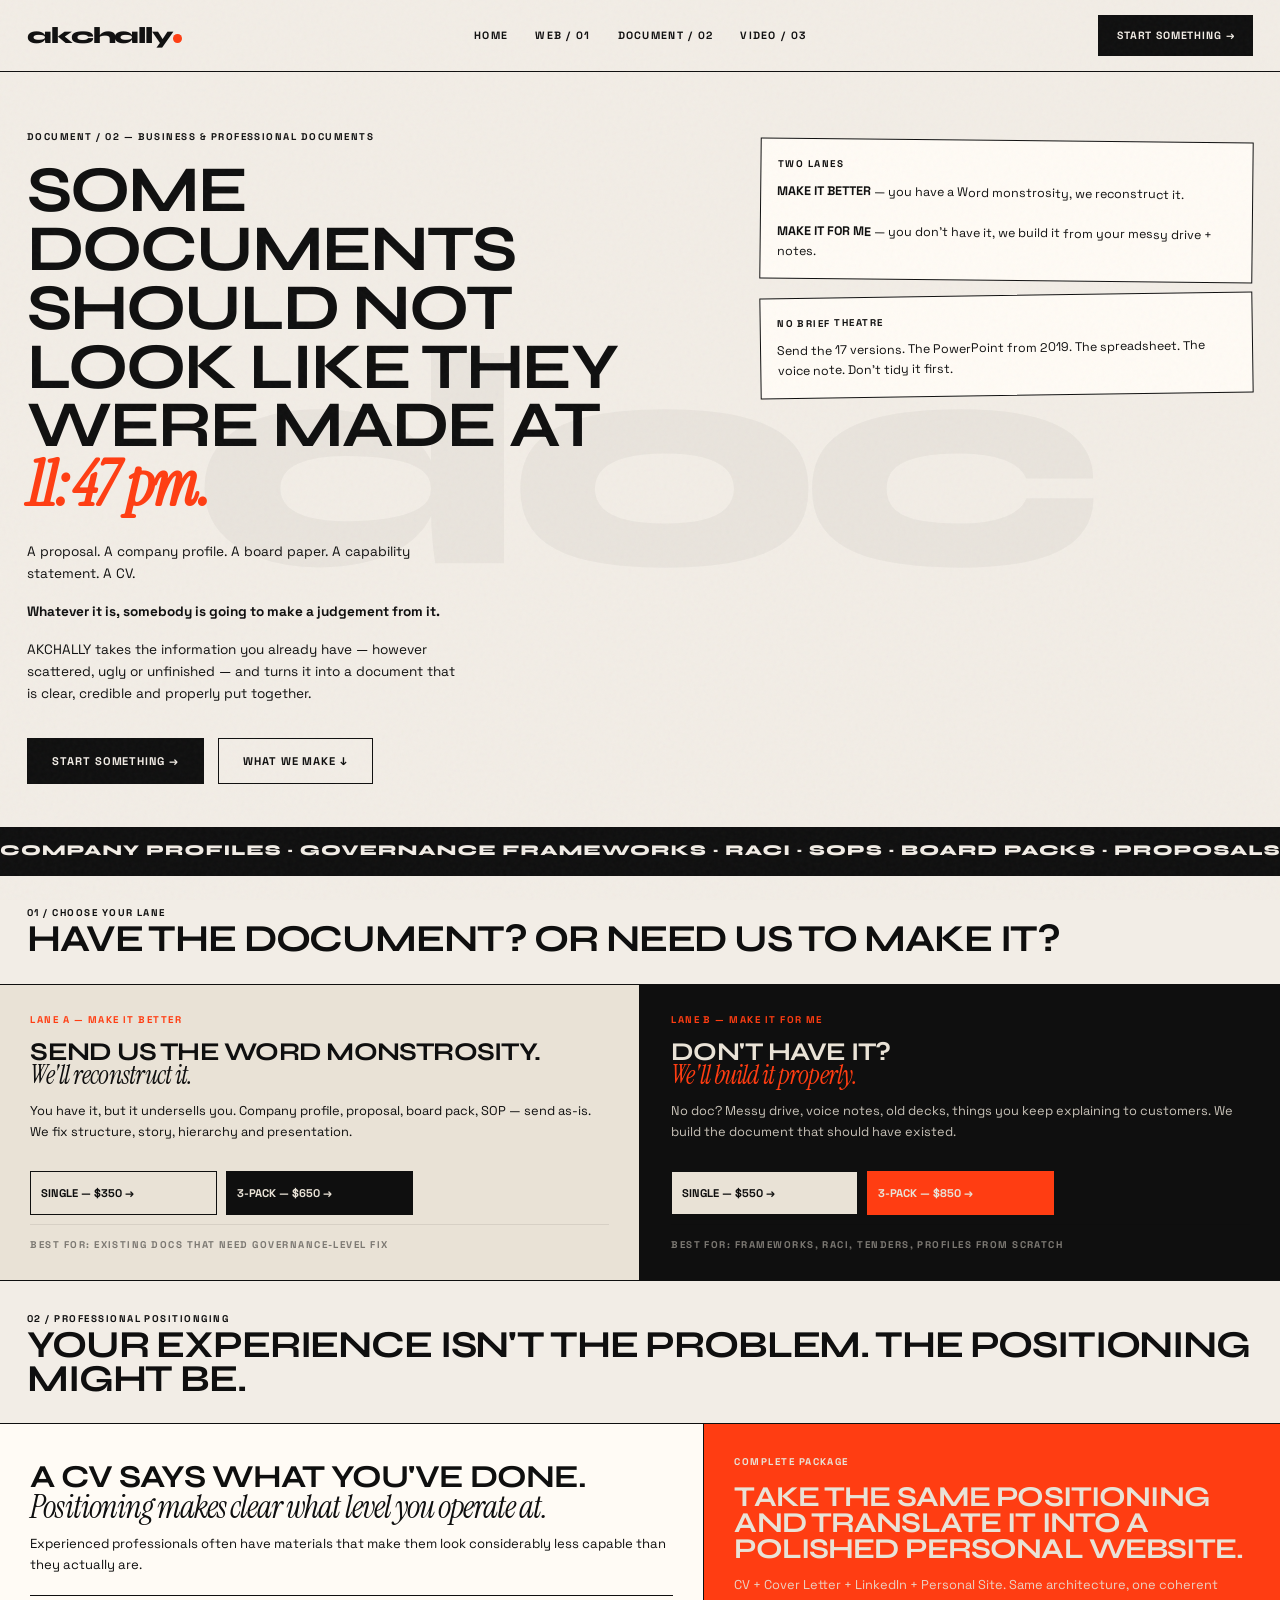
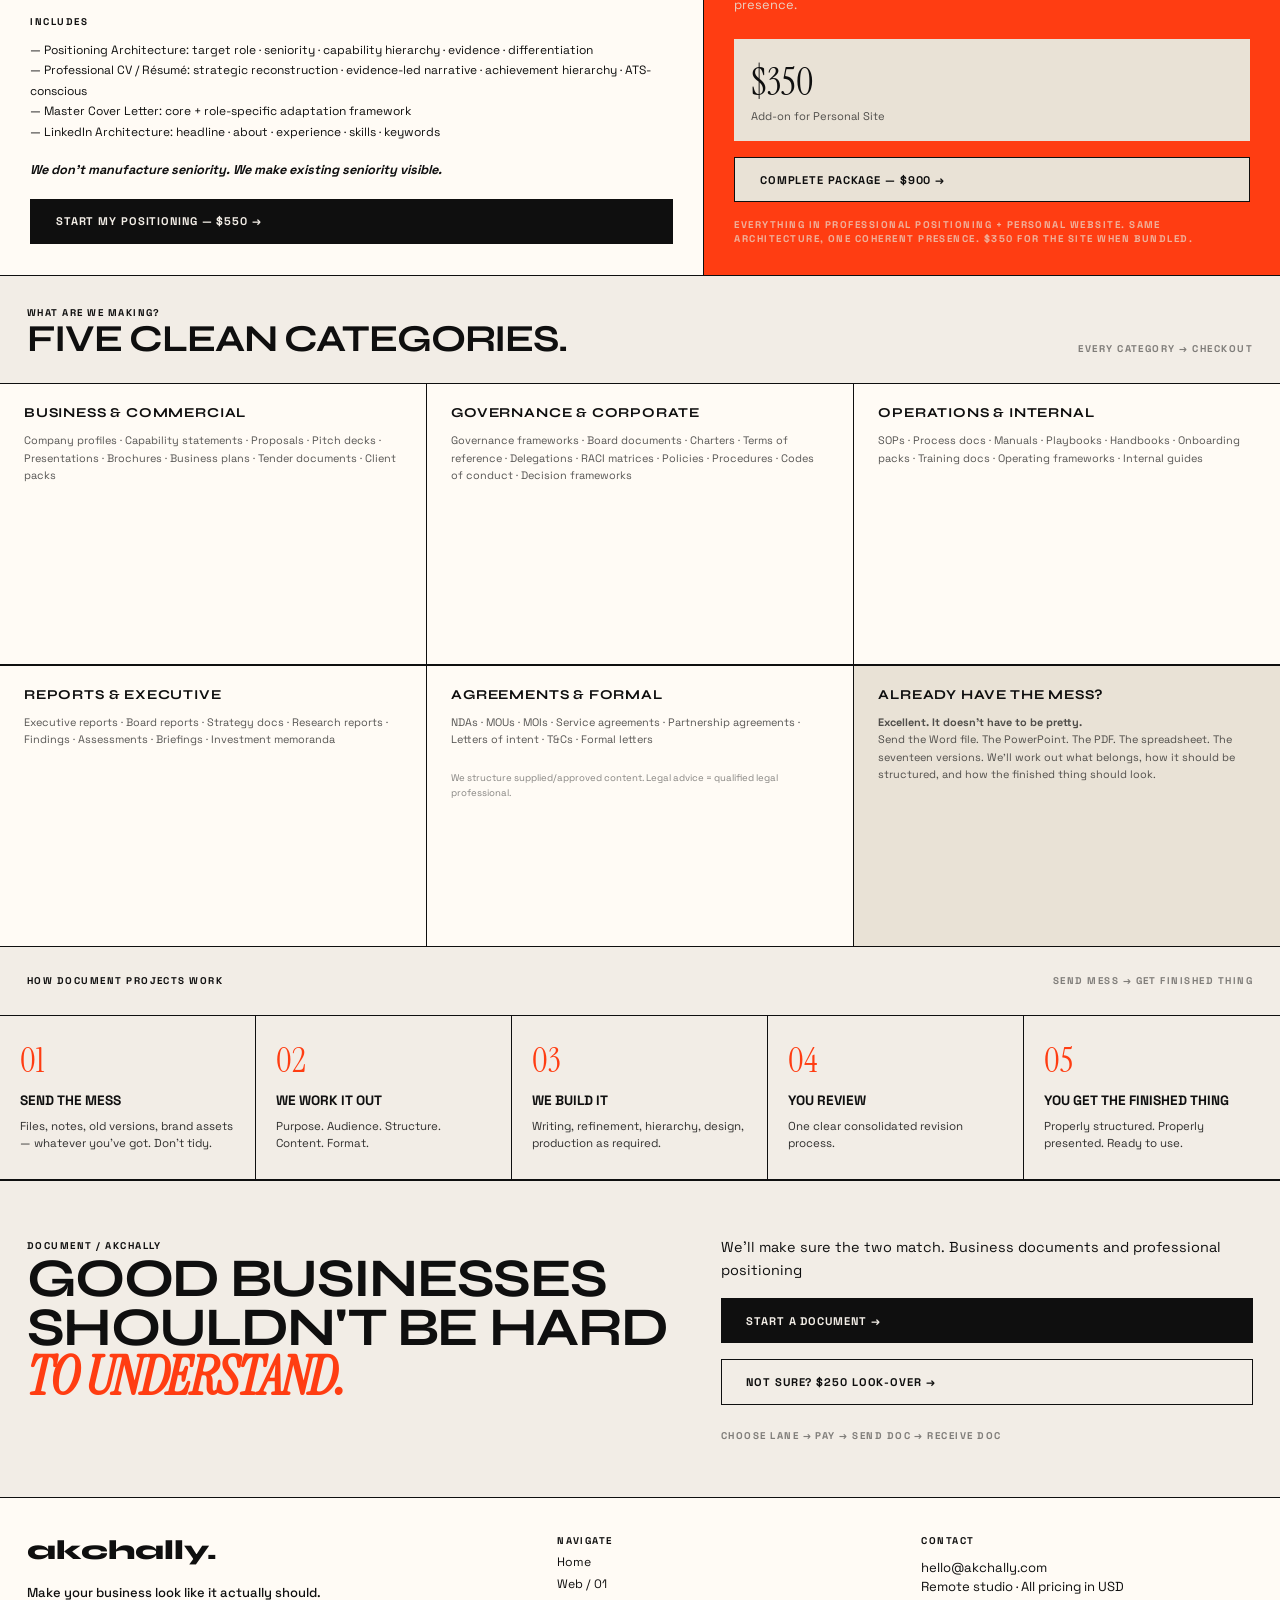
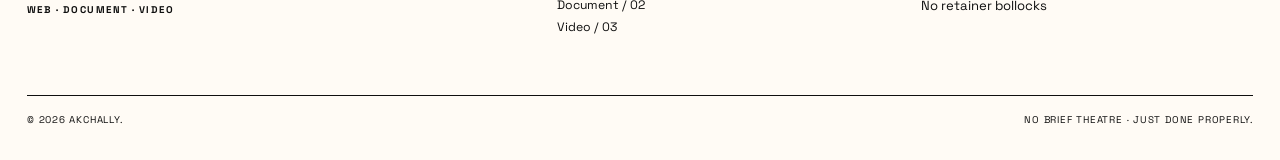
==== document.html @ 126dacf4 "Update document.html" ====
<!DOCTYPE html>
<html lang="en">
<head>
<meta charset="UTF-8">
<meta name="viewport" content="width=device-width, initial-scale=1.0">
<title>DOCUMENT / 02 — akchally.</title>
<link href="https://fonts.googleapis.com/css2?family=Syne:wght@600;700;800&family=Space+Grotesk:wght@400;500;700&family=Instrument+Serif:ital@0;1&display=swap" rel="stylesheet">
<style>
:root{
  --page-max: 1310px;
  --gutter: 27px;
  --bg: #F2EDE6;
  --fg: #0F0F0F;
  --orange: #FF3D12;
  --cream: #E9E2D6;
  --cream-2: #E9E2D6;
  --paper: #FFFBF5;
  --white: #FFFBF5;
}
*{margin:0;padding:0;box-sizing:border-box}
html{scroll-behavior:smooth}
body{background:var(--bg); color:var(--fg); font-family:'Space Grotesk', sans-serif; line-height:1.45; overflow-x:hidden; font-size:13px}
::selection{background:var(--orange); color:white}
body::before{content:""; position:fixed; inset:0; pointer-events:none; opacity:.035; z-index:9999; background-image:url("data:image/svg+xml,%3Csvg viewBox='0 0 256 256' xmlns='http://www.w3.org/2000/svg'%3E%3Cfilter id='noise'%3E%3CfeTurbulence type='fractalNoise' baseFrequency='0.9' numOctaves='4' stitchTiles='stitch'/%3E%3C/filter%3E%3Crect width='100%25' height='100%25' filter='url(%23noise)'/%3E%3C/svg%3E");}
h1,h2,h3{font-family:'Syne', sans-serif; text-transform:uppercase; line-height:.9; letter-spacing:-0.03em}
h1{ font-size: clamp(2.55rem, 5.1vw, 4.42rem) !important; }
.mono{font-size:0.612rem; letter-spacing:.15em; text-transform:uppercase; font-weight:700}
a{color:inherit; text-decoration:none}
.btn{display:inline-flex; align-items:center; gap:0.637rem; border:1.5px solid var(--fg); padding:0.85rem 1.53rem; font-weight:700; font-size:0.697rem; letter-spacing:.08em; text-transform:uppercase; transition:.25s ease; cursor:pointer}
.btn-black{background:var(--fg); color:var(--bg)}
.btn-black:hover{background:var(--orange); border-color:var(--orange); color:white; transform:translateY(-2px)}
.btn-ghost:hover{background:var(--fg); color:var(--bg); transform:translateY(-2px)}

nav, .hero, .sec-02, .cards, .sec-03-head, .lookover, .doover, .how-head, .steps, .philo, .work-head, .work-grid, .final, footer,
.hero-eyebrow, .hero-grid, .section-label, .what, .packages, .refresh, .included, .seo, .domain, .copy-sec, .process, .boundary, .faq{
  max-width: var(--page-max);
  margin-left:auto;
  margin-right:auto;
  width:100%;
}

nav{position:sticky; top:0; z-index:50; display:flex; justify-content:space-between; align-items:center; padding:0.935rem var(--gutter); background:rgba(242,237,230,.92); backdrop-filter:blur(10px); border-bottom:1.5px solid var(--fg);}
.logo{font-family:'Syne', sans-serif; font-weight:800; font-size:1.445rem; letter-spacing:-0.05em; line-height:1; text-transform:lowercase;}
.logo .dot{display:inline-block; width:.38em; height:.38em; background:var(--orange); border-radius:50%; margin-left:.05em;}
.nav-links{display:flex; gap:1.7rem; align-items:center}
.nav-links a{font-size:0.663rem; font-weight:700; letter-spacing:.12em; text-transform:uppercase; position:relative}
.nav-links a::after{content:""; position:absolute; bottom:-3.4px; left:0; width:0; height:1.5px; background:var(--fg); transition:.3s}
.nav-links a:hover::after{width:100%}
.hamburger{display:none; font-size:1.275rem; cursor:pointer}

.hero{padding:4.25vw var(--gutter) 3.4vw; border-bottom:1.5px solid var(--fg); position:relative; overflow:hidden; isolation:isolate}
.hero-top{display:flex; justify-content:space-between; align-items:flex-start; gap:5.1vw; position:relative; z-index:1}
.hero-left{flex:1.15}
.hero h1{max-width:13ch; margin-bottom:1.7rem}
.hero h1 .accent{color:var(--orange); font-family:'Instrument Serif', serif; font-style:italic; text-transform:lowercase; font-size:.95em; letter-spacing:-0.02em}
.hero-copy{max-width:48ch; font-size:0.85rem; line-height:1.6}
.hero-copy p{margin-bottom:1.02rem}
.hero-actions{margin-top:2.125rem; display:flex; gap:0.85rem; flex-wrap:wrap}
.hero-right{flex:.85; display:flex; flex-direction:column; gap:0.85rem; padding-top:0.85rem}
.hero-note{border:1.5px solid var(--fg); padding:1.02rem; background:var(--white); font-size:0.722rem; transform:rotate(.6deg)}
.big-bg-text{
  position:absolute; 
  top:52%; left:50%;
  transform:translate(-50%,-50%);
  font-family:'Syne', sans-serif; 
  font-size:clamp(10.2rem, 23.8vw, 25.5rem);
  line-height:.8; 
  font-weight:800; 
  color:var(--fg); 
  opacity:.035; 
  pointer-events:none; 
  text-transform:lowercase;
  z-index:0;
  white-space:nowrap;
  letter-spacing:-0.06em;
}

.marquee{
  border-top:1.5px solid var(--fg);
  border-bottom:1.5px solid var(--fg);
  overflow:hidden;
  white-space:nowrap;
  padding:0.765rem 0;
  background:var(--fg);
  color:var(--bg);
  width:100vw;
  max-width:100vw;
  margin-left:calc(50% - 50vw);
  margin-right:calc(50% - 50vw);
  display:block;
}
.marquee-inner{
  display:flex; 
  animation:marq 28s linear infinite; 
  gap:2.55rem; 
  width:max-content;
  will-change:transform;
  transform:translateZ(0);
  backface-visibility:hidden;
  -webkit-backface-visibility:hidden;
}
.marquee span{
  font-family:'Syne', sans-serif; 
  font-weight:800; 
  font-size:0.935rem; 
  letter-spacing:.08em; 
  text-transform:uppercase;
  -webkit-font-smoothing:antialiased;
  -moz-osx-font-smoothing:grayscale;
  text-rendering:geometricPrecision;
  transform:translateZ(0);
}
.marquee span i{color:var(--orange); font-style:normal; margin:0 0.425rem}
@keyframes marq{
  0%{transform:translate3d(0,0,0)}
  100%{transform:translate3d(-50%,0,0)}
}

.sec-02{display:grid; grid-template-columns:1.1fr .9fr; border-bottom:1.5px solid var(--fg)}
.sec-02-left{padding:3.4vw var(--gutter); border-right:1.5px solid var(--fg)}
.sec-02-left h2{font-size:clamp(1.87rem, 3.825vw, 3.4rem); max-width:10ch}
.sec-02-right{padding:3.4vw var(--gutter); display:flex; flex-direction:column; justify-content:center; gap:1.275rem; font-size:0.892rem; line-height:1.6}

.cards{display:grid; grid-template-columns:repeat(3,1fr); align-items:stretch; border-bottom:1.5px solid var(--fg)}
.card{padding:1.87rem 1.53rem; border-right:1.5px solid var(--fg); display:flex; flex-direction:column; min-height:527px; transition:.3s}
.card:last-child{border-right:none}
.card:hover{background:var(--white)}
.card-num{font-family:'Instrument Serif', serif; font-size:1.02rem; margin-bottom:1.53rem; display:flex; justify-content:space-between}
.card h3{font-size:clamp(1.36rem, 1.87vw, 1.87rem); margin-bottom:0.85rem; min-height:3.2em}
.card p{font-size:0.748rem; line-height:1.6; margin-bottom:0.85rem; opacity:.85}
.card ul{list-style:none; margin:1.02rem 0; display:flex; flex-direction:column; gap:0.297rem}
.card ul li{font-size:0.637rem; letter-spacing:.06em; text-transform:uppercase; display:flex; gap:0.51rem}
.card ul li::before{content:"→"; color:var(--orange)}
.card-foot{margin-top:auto; padding-top:2.125rem}
.price{font-family:'Syne', sans-serif; font-weight:800; font-size:0.85rem; margin-bottom:1.02rem}

.sec-03{border-bottom:1.5px solid var(--fg)}
.sec-03-head{padding:2.125vw var(--gutter); display:flex; justify-content:space-between; align-items:end; border-bottom:1.5px solid var(--fg)}
.sec-03-head h2{font-size:clamp(1.53rem, 2.975vw, 2.55rem)}

.lookover{background:var(--fg); color:var(--bg); display:grid; grid-template-columns:1.1fr .9fr; border-bottom:1.5px solid var(--fg)}
.look-left{padding:3.4vw var(--gutter); border-right:1.5px solid rgba(255,255,255,.15)}
.look-left .mono{color:var(--orange); margin-bottom:1.275rem; display:block}
.look-left h2{font-size:clamp(2.04rem, 3.825vw, 3.825rem); color:var(--bg); line-height:.9}
.look-right{padding:2.975vw var(--gutter)}
.look-grid{display:grid; grid-template-columns:1fr 1fr; gap:0.85rem; margin:1.275rem 0}
.look-item{border:1.5px solid rgba(255,255,255,.15); padding:0.85rem}

.doover{display:grid; grid-template-columns:.9fr 1.1fr; border-bottom:1.5px solid var(--fg); background:var(--cream-2)}
.doover-left{padding:3.4vw var(--gutter)}
.doover-left h2{font-size:clamp(1.87rem, 3.4vw, 3.23rem)}
.doover-right{padding:3.4vw var(--gutter); border-left:1.5px solid var(--fg)}
.big-price{display:flex; flex-direction:column; gap:0.255rem; margin:1.7rem 0; font-family:'Syne', sans-serif; font-weight:800; font-size:1.36rem}

.how{border-bottom:1.5px solid var(--fg)}
.how-head{padding:2.125vw var(--gutter); border-bottom:1.5px solid var(--fg); display:flex; justify-content:space-between; align-items:center}
.steps{display:grid; grid-template-columns:repeat(5,1fr)}
.step{padding:1.7rem 1.275rem; border-right:1.5px solid var(--fg)}
.step:last-child{border-right:none}
.step-num{font-family:'Syne', sans-serif; font-weight:800; margin-bottom:0.85rem}

.philo{padding:5.1vw var(--gutter); text-align:center; border-bottom:1.5px solid var(--fg)}
.philo p{font-family:'Syne', sans-serif; font-size:clamp(1.36rem, 2.55vw, 2.38rem); line-height:1.05; max-width:22ch; margin:0 auto}

.work-head{padding:2.125vw var(--gutter); display:flex; justify-content:space-between; align-items:end; border-bottom:1.5px solid var(--fg)}
.work-grid{display:grid; grid-template-columns:repeat(3,1fr); border-bottom:1.5px solid var(--fg)}
.work-card{border-right:1.5px solid var(--fg); display:flex; flex-direction:column}
.work-card:last-child{border-right:none}
.work-img{aspect-ratio:4/3; background:#111; position:relative; overflow:hidden; border-bottom:1.5px solid var(--fg)}
.work-info{padding:1.275rem var(--gutter)}

.final{padding:4.25vw var(--gutter); display:grid; grid-template-columns:1.1fr .9fr; gap:3.4vw; border-bottom:1.5px solid var(--fg)}
.final h2{font-size:clamp(2.125rem, 4.25vw, 4.25rem); line-height:.9}

footer{padding:2.55vw var(--gutter); display:grid; grid-template-columns:1.5fr 1fr 1fr; gap:2.55vw; background:var(--white)}
footer a{display:block; margin:0.255rem 0; font-size:0.765rem}
.foot-logo{font-family:'Syne', sans-serif; font-weight:800; font-size:1.7rem; text-transform:lowercase}
.foot-bottom{grid-column:1 / -1; border-top:1.5px solid var(--fg); margin-top:1.7vw; padding-top:1.275vw; display:flex; justify-content:space-between; font-size:0.612rem; letter-spacing:.08em; text-transform:uppercase; flex-wrap:wrap; gap:0.85rem}

/* WEB.HTML + DOC + VIDEO + LOOKOVER */
.hero-eyebrow{display:flex; justify-content:space-between; gap:1.7rem; margin-bottom:1.275rem; opacity:.6; flex-wrap:wrap}
.hero-grid{display:grid; grid-template-columns:1.2fr .8fr; gap:3.4vw; margin-top:1.7rem}
.hero-sub p{margin-bottom:0.68rem; font-size:0.85rem; line-height:1.6}
.hero-price{font-family:'Syne', sans-serif; font-weight:800; font-size:1.36rem; margin:1.7rem 0}
.hero-price span{display:block; font-family:'Instrument Serif', serif; font-size:0.85rem; font-weight:400; opacity:.6; letter-spacing:.1em; text-transform:uppercase}

.section-label{padding:1.02rem var(--gutter); border-top:1.5px solid var(--fg); border-bottom:1.5px solid var(--fg); background:var(--white); display:flex; justify-content:space-between; align-items:center}
.section-label h2{font-size:0.935rem; letter-spacing:.08em}
.what{display:grid; grid-template-columns:.9fr 1.1fr; border-bottom:1.5px solid var(--fg)}
.what-left{padding:3.4vw var(--gutter); border-right:1.5px solid var(--fg)}
.what-left h3{font-size:clamp(1.7rem,2.975vw,2.55rem); max-width:12ch}
.what-right{padding:3.4vw var(--gutter); display:flex; flex-direction:column; gap:0.85rem; line-height:1.6}
.what-right ul{list-style:none; margin:0.85rem 0}
.what-right li{padding:0.255rem 0; border-bottom:1px solid rgba(0,0,0,.08); font-size:0.765rem}
.what-right li::before{content:"→"; color:var(--orange); margin-right:0.425rem}

.packages{border-bottom:1.5px solid var(--fg)}
.package-row{display:grid; grid-template-columns:.9fr 1.1fr; border-bottom:1.5px solid var(--fg); background:var(--bg)}
.package-row:last-child{border-bottom:none}
.pkg-big{padding:2.55vw var(--gutter); border-right:1.5px solid var(--fg); background:var(--paper); display:flex; flex-direction:column; justify-content:space-between}
.pkg-big h3{font-size:clamp(2.125rem,4.25vw,3.825rem); line-height:.85}
.pkg-big h3 span{display:block; font-family:'Space Grotesk', sans-serif; font-size:0.765rem; font-weight:700; letter-spacing:.12em; margin-top:0.51rem; opacity:.6}
.from{margin-top:1.7rem; font-family:'Syne', sans-serif; font-weight:800; font-size:0.85rem}
.from b{display:block; font-family:'Space Grotesk', sans-serif; font-size:0.68rem; font-weight:400; letter-spacing:.05em; margin-top:0.255rem; opacity:.7; text-transform:none}
.pkg-details{padding:2.55vw var(--gutter); background:var(--bg)}
.pkg-details h4{font-size:1.02rem; margin-bottom:0.85rem; max-width:28ch; line-height:1.3}
.pkg-details p{margin-bottom:0.68rem; line-height:1.6; font-size:0.807rem}
.ideal{border:1.5px solid var(--fg); padding:0.85rem; margin:1.275rem 0; background:var(--white)}
.ideal b{font-size:0.637rem; letter-spacing:.1em; text-transform:uppercase}
.ideal p{font-size:0.722rem; margin-top:0.255rem; line-height:1.4}
.pkg-list{list-style:none; columns:2; column-gap:1.7rem; margin:0.85rem 0}
.pkg-list li{font-size:0.68rem; padding:0.212rem 0; display:flex; gap:0.34rem}
.pkg-list li::before{content:"→"; color:var(--orange)}
.pkg-cta{margin-top:1.7rem}

.refresh{display:grid; grid-template-columns:1fr 1fr; border-bottom:1.5px solid var(--fg); background:var(--cream)}
.refresh-left{padding:3.4vw var(--gutter); border-right:1.5px solid var(--fg)}
.refresh-left h2{font-size:clamp(1.7rem,3.4vw,2.975rem); margin-top:0.85rem}
.refresh-price{font-family:'Instrument Serif', serif; font-size:4.25rem; color:var(--orange); margin:1.275rem 0; line-height:.9}
.refresh-right{padding:3.4vw var(--gutter); background:var(--fg); color:var(--bg)}
.refresh-list{list-style:none; margin:0.85rem 0}
.refresh-list li{padding:0.34rem 0; font-size:0.722rem; border-bottom:1px solid rgba(255,255,255,.1)}
.refresh-list li::before{content:"→"; color:var(--orange); margin-right:0.425rem}

.included{border-bottom:1.5px solid var(--fg); background:var(--white)}
.included-grid{display:grid; grid-template-columns:repeat(4,1fr); gap:0}
.inc-col{padding:1.7rem 1.275rem; border-right:1.5px solid var(--fg)}
.inc-col:last-child{border-right:none}
.inc-col h4{font-size:0.68rem; letter-spacing:.12em; margin-bottom:0.85rem; color:var(--orange)}
.inc-col ul{list-style:none}
.inc-col li{font-size:0.68rem; padding:0.255rem 0; line-height:1.4}
.inc-note{grid-column:1 / -1; padding:1.275rem var(--gutter); border-top:1.5px solid var(--fg); font-size:0.722rem; font-style:italic; opacity:.7; background:var(--bg)}

.seo{display:grid; grid-template-columns:1fr 1fr; border-bottom:1.5px solid var(--fg)}
.seo-left{padding:3.4vw var(--gutter); border-right:1.5px solid var(--fg)}
.seo-right{padding:3.4vw var(--gutter); background:var(--paper)}
.seo-right ul{list-style:none; margin-top:0.85rem}
.seo-right li{padding:0.34rem 0; font-size:0.765rem; border-bottom:1px solid rgba(0,0,0,.08)}
.seo-right li::before{content:"✕"; color:var(--orange); margin-right:0.425rem; font-weight:700}

.domain{display:grid; grid-template-columns:1fr 1fr; border-bottom:1.5px solid var(--fg); background:var(--bg)}
.domain > div{padding:3.4vw var(--gutter)}
.domain > div:first-child{border-right:1.5px solid var(--fg)}
.highlight{border:1.5px solid var(--fg); padding:0.85rem; margin-top:1.275rem; background:var(--orange); color:white; font-weight:700; font-size:0.765rem; transform:rotate(-.5deg)}

.copy-sec{display:grid; grid-template-columns:.9fr 1.1fr; border-bottom:1.5px solid var(--fg)}
.copy-sec > div{padding:3.4vw var(--gutter)}
.copy-sec > div:first-child{border-right:1.5px solid var(--fg)}
.copy-sec ul{list-style:none; margin:0.85rem 0}
.copy-sec li{padding:0.297rem 0; font-size:0.765rem}
.copy-sec li::before{content:"→"; color:var(--orange); margin-right:0.425rem}

.process{border-bottom:1.5px solid var(--fg)}
.process-steps{display:grid; grid-template-columns:repeat(5,1fr)}
.pstep{padding:2.125vw 1.275rem; border-right:1.5px solid var(--fg); border-bottom:1.5px solid var(--fg)}
.pstep:last-child{border-right:none}
.pstep-num{font-family:'Instrument Serif', serif; font-size:2.125rem; color:var(--orange); line-height:1; margin-bottom:0.85rem}
.pstep h4{font-size:0.85rem; margin-bottom:0.425rem}
.pstep p{font-size:0.722rem; line-height:1.5; opacity:.85}

.boundary{display:grid; grid-template-columns:1fr 1fr; border-bottom:1.5px solid var(--fg)}
.bound-col{padding:3.4vw var(--gutter)}
.bound-col:first-child{border-right:1.5px solid var(--fg)}
.bound-col ul{list-style:none; margin-top:0.85rem}
.bound-col li{padding:0.297rem 0; font-size:0.765rem}
.bound-col li::before{content:"→"; color:var(--orange); margin-right:0.425rem}

.faq{padding:3.4vw var(--gutter); border-bottom:1.5px solid var(--fg); background:var(--cream)}
.faq-grid{display:grid; grid-template-columns:1fr 1fr; gap:1.7rem 3.4vw; margin-top:1.7rem}
.faq-item{padding-bottom:1.275rem; border-bottom:1px solid rgba(0,0,0,.12)}
.faq-item b{display:block; font-family:'Syne', sans-serif; text-transform:uppercase; margin-bottom:0.34rem; font-size:0.807rem}
.faq-item p{font-size:0.765rem; opacity:.8; line-height:1.5}

@media(max-width:833px){
  .nav-links{display:none}
  .hamburger{display:block}
  .hero-top, .sec-02, .lookover, .doover, .final, footer, .what, .package-row, .refresh, .seo, .domain, .copy-sec, .boundary{grid-template-columns:1fr}
  .cards, .steps, .work-grid, .included-grid, .process-steps, .faq-grid{grid-template-columns:1fr}
  .card, .step, .work-card, .inc-col{border-right:none; border-bottom:1.5px solid var(--fg); min-height:auto}
  .big-bg-text{display:none}
  .hero-grid{grid-template-columns:1fr}
  .pkg-big{border-right:none; border-bottom:1.5px solid var(--fg)}
  .pkg-list{columns:1}
  .section-label{flex-direction:column; align-items:flex-start; gap:0.425rem}
}


/* ===== DOCUMENT.HTML STYLES ===== */
.big-watermark{position:absolute; top:52%; left:50%; transform:translate(-50%,-50%); font-family:'Syne', sans-serif; font-size:clamp(10.2rem, 23.8vw, 25.5rem); line-height:.8; font-weight:800; color:var(--fg); opacity:.035; pointer-events:none; text-transform:lowercase; z-index:0; white-space:nowrap; letter-spacing:-0.06em;}
.two-head{padding:1.7vw var(--gutter); display:flex; justify-content:space-between; align-items:end; border-top:1.5px solid var(--fg); border-bottom:1.5px solid var(--fg); background:var(--white); max-width: var(--page-max); margin:0 auto; width:100%}
.two-ways{border-bottom:1.5px solid var(--fg); max-width: var(--page-max); margin:0 auto; width:100%}
.split{display:grid; grid-template-columns:1fr 1fr; min-height:60vh}
.split-left, .split-right{padding:3.4vw var(--gutter); display:flex; flex-direction:column; gap:0.85rem}
.split-left{border-right:1.5px solid var(--fg); background:var(--paper)}
.split-right{background:var(--bg)}
.split-label{font-size:0.612rem; letter-spacing:.15em; text-transform:uppercase; font-weight:700; opacity:.6; margin-bottom:0.425rem; display:block}
.split h3{font-size:clamp(1.7rem,2.975vw,2.72rem); line-height:.9; margin-bottom:0.85rem}
.split h3 i{font-family:'Instrument Serif', serif; color:var(--orange); text-transform:none}
.split p{line-height:1.6; font-size:0.807rem; margin-bottom:0.51rem}
.pricing{margin:1.275rem 0; border-top:1.5px solid var(--fg); border-bottom:1.5px solid var(--fg)}
.price-row{display:flex; justify-content:space-between; gap:0.85rem; padding:0.595rem 0; border-bottom:1px solid rgba(0,0,0,.08); font-size:0.722rem}
.price-row:last-child{border-bottom:none}
.price-row b{font-family:'Syne', sans-serif; white-space:nowrap}

.what-make{padding:3.4vw var(--gutter); border-bottom:1.5px solid var(--fg); background:var(--white); max-width: var(--page-max); margin:0 auto; width:100%}
.what-make h2{font-size:clamp(1.7rem,3.4vw,2.975rem); margin-top:0.85rem; max-width:18ch}
.doc-grid{display:grid; grid-template-columns:repeat(3,1fr); gap:1.5px; background:var(--fg); border:1.5px solid var(--fg); margin-top:1.7rem}
.doc-card{background:var(--bg); padding:1.7rem 1.275rem; min-height:238px}
.doc-card h4{font-size:0.85rem; letter-spacing:.06em; text-transform:uppercase; margin-bottom:0.68rem}
.doc-card p{font-size:0.765rem; line-height:1.5; opacity:.85}

.real-problem{display:grid; grid-template-columns:.9fr 1.1fr; border-bottom:1.5px solid var(--fg); max-width: var(--page-max); margin:0 auto; width:100%}
.real-left{padding:3.4vw var(--gutter); border-right:1.5px solid var(--fg)}
.real-right{padding:3.4vw var(--gutter); display:flex; flex-direction:column; gap:0.85rem}
.real-right ul{list-style:none; margin:0.85rem 0}
.real-right li{padding:0.297rem 0; font-size:0.765rem}
.real-right li::before{content:"→"; color:var(--orange); margin-right:0.425rem}

.giant-statement{padding:6.8vw var(--gutter); text-align:center; border-bottom:1.5px solid var(--fg); background:var(--fg); color:var(--bg); max-width: var(--page-max); margin:0 auto; width:100%}
.giant-statement p{font-family:'Syne', sans-serif; font-size:clamp(1.7rem,4.25vw,3.825rem); line-height:.9; max-width:16ch; margin:0 auto}
.giant-statement i{color:var(--orange); font-family:'Instrument Serif', serif; text-transform:none}

.what-we-do{display:grid; grid-template-columns:repeat(4,1fr); border-bottom:1.5px solid var(--fg); max-width: var(--page-max); margin:0 auto; width:100%}
.wwd-col{padding:2.125vw 1.275rem; border-right:1.5px solid var(--fg)}
.wwd-col:last-child{border-right:none}
.wwd-col h4{font-size:0.68rem; letter-spacing:.12em; margin-bottom:0.85rem; color:var(--orange)}
.wwd-col ul{list-style:none}
.wwd-col li{font-size:0.68rem; padding:0.212rem 0; line-height:1.4}

.mess{display:grid; grid-template-columns:1fr 1fr; border-bottom:1.5px solid var(--fg); max-width: var(--page-max); margin:0 auto; width:100%}
.mess-left, .mess-right{padding:3.4vw var(--gutter)}
.mess-left{border-right:1.5px solid var(--fg); background:var(--paper)}
.mess-right{background:var(--cream)}
.mess h3{font-size:clamp(1.36rem,2.38vw,2.04rem); margin-bottom:0.85rem}
.mess ul{list-style:none; margin:0.85rem 0}
.mess li{padding:0.255rem 0; font-size:0.765rem}
.mess li::before{content:"→"; color:var(--orange); margin-right:0.425rem}

.tidy{display:grid; grid-template-columns:.9fr 1.1fr; border-bottom:1.5px solid var(--fg); max-width: var(--page-max); margin:0 auto; width:100%; background:var(--white)}
.tidy-left{padding:3.4vw var(--gutter); border-right:1.5px solid var(--fg)}
.tidy-price{font-family:'Instrument Serif', serif; font-size:4.25rem; color:var(--orange); margin:0.85rem 0; line-height:.9}
.tidy-right{padding:3.4vw var(--gutter); background:var(--fg); color:var(--bg)}
.tidy-grid{display:flex; flex-wrap:wrap; gap:0.425rem; margin:1.275rem 0}
.tidy-tag{border:1px solid rgba(255,255,255,.2); padding:0.34rem 0.68rem; font-size:0.637rem; letter-spacing:.08em; text-transform:uppercase}

.receive{display:grid; grid-template-columns:1fr 1fr; border-bottom:1.5px solid var(--fg); max-width: var(--page-max); margin:0 auto; width:100%}
.rec-col{padding:3.4vw var(--gutter)}
.rec-col:first-child{border-right:1.5px solid var(--fg)}
.rec-col ul{list-style:none; margin:0.85rem 0}
.rec-col li{padding:0.297rem 0; font-size:0.765rem}
.rec-col li::before{content:"→"; color:var(--orange); margin-right:0.425rem}

.work{border-bottom:1.5px solid var(--fg); max-width: var(--page-max); margin:0 auto; width:100%}
.work-spread{aspect-ratio:16/11; background:#111; border-bottom:1.5px solid var(--fg)}
.work-meta{display:flex; flex-wrap:wrap; gap:0.425rem; margin-top:0.85rem}
.work-meta span{border:1px solid var(--fg); padding:0.212rem 0.51rem; font-size:0.552rem; letter-spacing:.08em; text-transform:uppercase}

.hero-cta{display:flex; gap:0.85rem; align-items:center; margin-top:1.7rem; flex-wrap:wrap}
.btn-orange{background:var(--orange); border-color:var(--orange); color:white}
.btn-orange:hover{background:var(--fg); border-color:var(--fg)}

@media(max-width:833px){
  .split, .mess, .tidy, .receive, .real-problem, .what-we-do, .doc-grid{grid-template-columns:1fr}
  .split-left{border-right:none; border-bottom:1.5px solid var(--fg)}
  .wwd-col{border-right:none; border-bottom:1.5px solid var(--fg)}
  .mess-left{border-right:none; border-bottom:1.5px solid var(--fg)}
  .rec-col:first-child{border-right:none; border-bottom:1.5px solid var(--fg)}
  .real-left{border-right:none; border-bottom:1.5px solid var(--fg)}
  .tidy-left{border-right:none; border-bottom:1.5px solid var(--fg)}
}


/* ===== VIDEO.HTML STYLES ===== */
.crop-marks{position:absolute; top:0.85rem; left:var(--gutter); right:var(--gutter); display:flex; justify-content:space-between; font-size:0.552rem; letter-spacing:.15em; opacity:.4; text-transform:uppercase; font-family:monospace; z-index:2}
.reel{background:var(--fg); color:var(--bg); border-bottom:1.5px solid var(--fg); overflow:hidden; padding:0.51rem 0; max-width:85vw; width:100%}
.reel-track{display:flex; gap:1.7rem; animation:reel 30s linear infinite; width:max-content}
.reel-item{font-size:0.637rem; letter-spacing:.1em; text-transform:uppercase; border:1px solid rgba(255,255,255,.15); padding:0.34rem 0.68rem; white-space:nowrap; position:relative}
.reel-item::after{content:attr(data-time); margin-left:0.68rem; opacity:.5; font-size:0.552rem}
@keyframes reel{0%{transform:translateX(0)}100%{transform:translateX(-50%)}}

.pricing{border-bottom:1.5px solid var(--fg); background:var(--bg); max-width:var(--page-max); margin:0 auto; width:100%}
.pricing-head{padding:2.125vw var(--gutter); display:flex; justify-content:space-between; align-items:end; border-bottom:1.5px solid var(--fg)}
.pricing-grid{display:grid; grid-template-columns:repeat(3,1fr); gap:1.5px; background:var(--fg); border-bottom:1.5px solid var(--fg)}
.price-card{background:var(--paper); padding:2.125vw 1.53rem; display:flex; flex-direction:column; gap:0.68rem; min-height:306px}
.price-card h4{font-size:1.02rem; text-transform:uppercase}
.price-card .from{font-family:'Syne', sans-serif; font-weight:800; font-size:0.935rem; margin:0.425rem 0}
.price-card p{font-size:0.722rem; line-height:1.5; opacity:.85}

.timeline{display:grid; grid-template-columns:.9fr 1.1fr; border-bottom:1.5px solid var(--fg); max-width:var(--page-max); margin:0 auto; width:100%}
.timeline > div{padding:3.4vw var(--gutter)}
.timeline > div:first-child{border-right:1.5px solid var(--fg)}
.timeline ul{list-style:none; margin:0.85rem 0}
.timeline li{padding:0.297rem 0; font-size:0.765rem}
.timeline li::before{content:"→"; color:var(--orange); margin-right:0.425rem}

.triple{display:grid; grid-template-columns:repeat(3,1fr); border-bottom:1.5px solid var(--fg); max-width:var(--page-max); margin:0 auto; width:100%}
.tri-col{padding:2.55vw 1.53rem; border-right:1.5px solid var(--fg)}
.tri-col:last-child{border-right:none}
.tri-col.highlight{background:var(--orange); color:white}
.tri-col h4{font-size:0.85rem; margin-bottom:0.68rem; text-transform:uppercase}
.tri-col ul{list-style:none; margin:0.85rem 0}
.tri-col li{padding:0.255rem 0; font-size:0.722rem; line-height:1.4}
.tri-col li::before{content:"→"; color:var(--orange); margin-right:0.425rem}
.tri-col.highlight li::before{color:white}

.webvideo{display:grid; grid-template-columns:.9fr 1.1fr; border-bottom:1.5px solid var(--fg); background:var(--cream); max-width:var(--page-max); margin:0 auto; width:100%}
.webvideo > div{padding:3.4vw var(--gutter)}
.webvideo > div:first-child{border-right:1.5px solid var(--fg)}
.webvideo ul{list-style:none; margin:0.85rem 0}
.webvideo li{padding:0.297rem 0; font-size:0.765rem}
.webvideo li::before{content:"→"; color:var(--orange); margin-right:0.425rem}

.source{display:grid; grid-template-columns:.9fr 1.1fr; border-bottom:1.5px solid var(--fg); background:var(--paper); max-width:var(--page-max); margin:0 auto; width:100%}
.source > div{padding:3.4vw var(--gutter)}
.source > div:first-child{border-right:1.5px solid var(--fg)}
.file-list{display:flex; flex-wrap:wrap; gap:0.425rem; margin:1.275rem 0}
.file-tag{border:1.5px solid var(--fg); padding:0.34rem 0.68rem; font-size:0.637rem; letter-spacing:.06em; text-transform:uppercase; background:var(--white)}
.file-tag.final{background:var(--fg); color:var(--bg); transform:rotate(.5deg)}

.bound{display:grid; grid-template-columns:1fr 1fr; border-bottom:1.5px solid var(--fg); max-width:var(--page-max); margin:0 auto; width:100%}
.b-col{padding:3.4vw var(--gutter)}
.b-col:first-child{border-right:1.5px solid var(--fg)}
.b-col ul{list-style:none; margin:0.85rem 0}
.b-col li{padding:0.297rem 0; font-size:0.765rem}
.b-col li::before{content:"→"; color:var(--orange); margin-right:0.425rem}

.work-embed{aspect-ratio:16/9; background:#111; border-bottom:1.5px solid var(--fg); display:grid; place-items:center; color:#555; font-size:0.68rem; letter-spacing:.1em; text-transform:uppercase}

.concept-line{border:1.5px solid var(--fg); padding:0.85rem; margin-top:1.275rem; font-size:0.68rem; letter-spacing:.08em; text-transform:uppercase; font-weight:700; background:var(--white)}
.split-num{font-family:'Instrument Serif', serif; font-size:2.55rem; color:var(--fg); opacity:.3; line-height:1; margin-bottom:0.85rem}

@media(max-width:833px){
  .pricing-grid, .timeline, .triple, .webvideo, .source, .bound{grid-template-columns:1fr}
  .tri-col, .timeline > div:first-child, .webvideo > div:first-child, .source > div:first-child, .b-col:first-child{border-right:none; border-bottom:1.5px solid var(--fg)}
  .price-card{border-bottom:1.5px solid var(--fg)}
}


/* ===== LOOKOVER.HTML STYLES ===== */
.looking{display:grid; grid-template-columns:.9fr 1.1fr; border-bottom:1.5px solid var(--fg); max-width:var(--page-max); margin:0 auto; width:100%}
.looking > div{padding:3.4vw var(--gutter)}
.looking > div:first-child{border-right:1.5px solid var(--fg)}
.looking ul{list-style:none; margin:0.85rem 0; columns:2; column-gap:1.7rem}
.looking li{padding:0.255rem 0; font-size:0.722rem}
.looking li::before{content:"→"; color:var(--orange); margin-right:0.425rem}

.output-intro{padding:2.125vw var(--gutter); display:flex; justify-content:space-between; align-items:end; border-bottom:1.5px solid var(--fg); background:var(--white); max-width:var(--page-max); margin:0 auto; width:100%}
.output-block{border-bottom:1.5px solid var(--fg); padding:4.25vw var(--gutter); display:grid; grid-template-columns:.45fr .55fr; gap:3.4vw; min-height:36vh; align-items:center; max-width:var(--page-max); margin:0 auto; width:100%}
.output-block h3{font-size:clamp(3.4rem,8.5vw,9.35rem); line-height:.85; letter-spacing:-.07em}
.output-block .desc h4{font-size:1.275rem; margin-bottom:0.51rem}
.output-block .desc p{font-size:0.85rem; line-height:1.5; opacity:.85}
.output-block.keep{background:var(--white); color:var(--fg)}
.output-block.fix{background:var(--orange); color:white}
.output-block.inconsistent{background:var(--fg); color:var(--bg)}
.output-block.missing{background:#2A0C07; color:var(--paper)}
.output-block.fixfirst{background:#5A2E1A; color:var(--paper); border-bottom-color:var(--fg)}

.why{background:var(--fg); color:var(--bg); padding:5.1vw var(--gutter); display:grid; grid-template-columns:1fr 1fr; gap:3.4vw; border-bottom:1.5px solid var(--fg); max-width:var(--page-max); margin:0 auto; width:100%}
.why h2{font-size:clamp(2.125rem,4.675vw,4.675rem); line-height:.9; color:var(--bg)}
.why h2 i{font-family:'Instrument Serif', serif; color:var(--orange); text-transform:none; display:block; font-size:.95em; margin-top:0.425rem}
.why p{line-height:1.6; margin-bottom:0.85rem; opacity:.85}

.next{display:grid; grid-template-columns:1fr 1fr; border-bottom:1.5px solid var(--fg); max-width:var(--page-max); margin:0 auto; width:100%}
.next-left{padding:3.4vw var(--gutter); background:var(--cream); border-right:1.5px solid var(--fg)}
.next-right{padding:3.4vw var(--gutter); background:var(--fg); color:var(--bg)}
.next-right h3{color:var(--paper)}
.next ul{list-style:none; margin-top:0.85rem}
.next li{padding:0.34rem 0; font-size:0.765rem}

.doover{background:var(--orange); color:white; padding:4.25vw var(--gutter); display:grid; grid-template-columns:.9fr 1.1fr; gap:3.4vw; border-bottom:1.5px solid var(--fg); max-width:var(--page-max); margin:0 auto; width:100%}
.doover h2{font-size:clamp(2.125rem,4.25vw,3.825rem); color:white}
.doover-price{font-family:'Instrument Serif', serif; font-size:5.1rem; line-height:.9; margin:1.275rem 0}
.doover ul{list-style:none; columns:2; margin-top:0.85rem}
.doover li{padding:0.34rem 0; font-size:0.722rem}

.examples{padding:3.4vw var(--gutter); background:var(--paper); border-bottom:1.5px solid var(--fg); max-width:var(--page-max); margin:0 auto; width:100%}
.examples-head{display:flex; justify-content:space-between; align-items:end; margin-bottom:2.55vw}
.ex-grid{display:grid; grid-template-columns:repeat(3,1fr); gap:1.5px; background:var(--fg); border:1.5px solid var(--fg)}
.ex-card{background:var(--white); padding:1.7vw}
.ex-card h4{font-size:0.765rem; letter-spacing:.1em; margin-bottom:0.85rem; color:var(--orange)}
.ex-card .line{padding:0.51rem 0; border-bottom:1px solid rgba(0,0,0,.08); font-size:0.722rem; display:flex; justify-content:space-between}
.ex-card .line b{font-family:'Syne', sans-serif; text-transform:uppercase; font-size:0.637rem}
.ex-card .rec{margin-top:1.275rem; background:var(--cream); border:1.5px solid var(--fg); padding:0.85rem; font-size:0.722rem; line-height:1.5}

.whyprice{background:var(--fg); color:var(--bg); padding:4.25vw var(--gutter); display:grid; grid-template-columns:1fr 1fr; gap:3.4vw; border-bottom:1.5px solid var(--fg); max-width:var(--page-max); margin:0 auto; width:100%}
.whyprice h2{font-size:clamp(2.125rem,4.25vw,3.825rem); color:var(--bg)}

.how{border-bottom:1.5px solid var(--fg); max-width:var(--page-max); margin:0 auto; width:100%}
.how-head{padding:2.125vw var(--gutter); border-bottom:1.5px solid var(--fg); display:flex; justify-content:space-between; align-items:center}
.good-fit{list-style:none; margin:0.85rem 0}
.good-fit li{padding:0.425rem 0; font-style:italic; font-size:0.807rem; border-bottom:1px solid rgba(0,0,0,.08)}
.good-fit li::before{content:"“"; font-family:'Instrument Serif', serif; font-size:1.02rem; color:var(--orange); margin-right:0.255rem}

@media(max-width:833px){
  .looking, .why, .next, .doover, .whyprice, .output-block{grid-template-columns:1fr}
  .looking > div:first-child, .next-left, .looking ul{border-right:none; border-bottom:1.5px solid var(--fg); columns:1}
  .output-block h3{font-size:15.3vw}
  .ex-grid{grid-template-columns:1fr}
}


/* Image support for work cards - FIXED no blow-up */
.work-grid{grid-template-columns:repeat(3, minmax(0, 1fr))}
.work-card{min-width:0}
.work-img{
  aspect-ratio:4/3; 
  background:#111; 
  overflow:hidden; 
  position:relative; 
  border-bottom:1.5px solid var(--fg);
  display:block;
}
.work-img img, .work-spread img, .work-embed img{
  width:100%; 
  height:100%; 
  object-fit:cover; 
  object-position:center center; 
  display:block;
}
/* If your source image is portrait and looks blown up, change to this: */
/* .work-img img{object-fit:contain; background:#111} */

/* ===== NEW SIMPLIFIED DOCUMENT PAGE ADDITIONS ===== */
.choose-grid{display:grid; grid-template-columns:1fr 1fr; border-bottom:1.5px solid var(--fg); max-width:var(--page-max); margin:0 auto; width:100%}
.choose-col{padding:0; border-right:1.5px solid var(--fg); display:flex; flex-direction:column}
.choose-col:last-child{border-right:none}
.choose-head{padding:2.5vw var(--gutter) 1.5vw; border-bottom:1.5px solid var(--fg); background:var(--paper)}
.choose-head h3{font-size:clamp(1.4rem,2.2vw,1.9rem); line-height:.9; margin-top:.4rem}
.choose-head p{font-size:.78rem; opacity:.7; margin-top:.6rem; line-height:1.5; max-width:36ch}
.choose-prices{display:flex; flex-direction:column}
.price-btn{display:flex; justify-content:space-between; align-items:center; padding:1.2vw var(--gutter); border-bottom:1.5px solid var(--fg); font-family:'Syne',sans-serif; font-weight:700; font-size:.85rem; text-transform:uppercase; transition:.2s; background:var(--white); cursor:pointer}
.price-btn:last-child{border-bottom:none}
.price-btn .left small{display:block; font-family:'Space Grotesk',sans-serif; font-weight:400; font-size:.62rem; text-transform:none; opacity:.6; margin-top:.15rem; line-height:1.3; max-width:28ch}
.price-btn:hover{background:var(--fg); color:var(--bg)}
.price-btn:hover .right{color:var(--orange)}
.choose-foot{padding:.9rem var(--gutter); font-size:.68rem; opacity:.6; border-top:1.5px solid var(--fg); border-bottom:1.5px solid var(--fg); max-width:var(--page-max); margin:0 auto; width:100%; background:var(--bg)}
.step-simple{padding:2.8vw var(--gutter); border-bottom:1.5px solid var(--fg); display:grid; grid-template-columns:.18fr .82fr; gap:3vw; max-width:var(--page-max); margin:0 auto; width:100%}
.step-simple .step-num{font-family:'Instrument Serif',serif; font-size:clamp(2.8rem,4.5vw,4rem); line-height:.9; color:var(--orange)}
.step-simple h3{font-size:clamp(1.2rem,1.8vw,1.5rem); margin-bottom:.6rem}
.step-simple p{font-size:.85rem; line-height:1.6; opacity:.85; max-width:52ch; margin-bottom:.5rem}
.step-simple ul{list-style:none; margin:.6rem 0}
.step-simple li{font-size:.82rem; padding:.2rem 0}
.step-simple li::before{content:"→ "; color:var(--orange)}
.send-list{padding:2.2vw var(--gutter); border-bottom:1.5px solid var(--fg); background:var(--white); max-width:var(--page-max); margin:0 auto; width:100%}
.send-tags{display:flex; flex-wrap:wrap; gap:.5rem; margin-top:1rem}
.send-tags span{border:1px solid var(--fg); padding:.45rem .8rem; font-size:.72rem; text-transform:uppercase; letter-spacing:.06em; background:var(--paper)}
@media(max-width:833px){.choose-grid,.step-simple{grid-template-columns:1fr}.choose-col{border-right:none; border-bottom:1.5px solid var(--fg)}}

.doc-cats{display:grid; grid-template-columns:repeat(3,1fr); border-bottom:1.5px solid var(--fg); background:var(--fg); gap:1.5px; max-width:var(--page-max); margin:0 auto; width:100%}
.doc-cat{background:var(--paper); padding:1.8vw 1.5rem; min-height:280px; display:flex; flex-direction:column}
.doc-cat h3{font-size:.85rem; text-transform:uppercase; letter-spacing:.06em; margin-bottom:.8rem}
.doc-cat p{font-size:.68rem; line-height:1.6; opacity:.7; margin-bottom:1rem}
.doc-cat .btn{margin-top:auto; font-size:.62rem}
@media(max-width:833px){.doc-cats{grid-template-columns:1fr}}
.lanes{display:grid; grid-template-columns:1fr 1fr; border-bottom:1.5px solid var(--fg); background:var(--fg); gap:1.5px; max-width:var(--page-max); margin:0 auto; width:100%}
.lane{padding:2.2vw 1.9rem; display:flex; flex-direction:column}
.lane-dark{background:var(--fg); color:var(--cream)}
.lane-light{background:var(--cream)}
.lane .price-row{display:grid; grid-template-columns:1fr 1fr 1fr; gap:.6rem; margin-top:1.2rem}
.lane .price-btn{border:1.5px solid var(--fg); background:var(--cream); padding:.8rem .6rem; text-align:center; font-family:'Space Grotesk'; font-weight:700; font-size:.7rem; text-transform:uppercase; cursor:pointer}
.lane-dark .price-btn{background:var(--cream); color:var(--fg)}
@media(max-width:833px){.lanes{grid-template-columns:1fr} .lane .price-row{grid-template-columns:1fr}}
.positioning{display:grid; grid-template-columns:1.1fr .9fr; border-bottom:1.5px solid var(--fg); max-width:var(--page-max); margin:0 auto; width:100%}
.pos-left{background:var(--paper); padding:2.2vw 1.9rem; border-right:1.5px solid var(--fg)}
.pos-right{background:var(--orange); color:var(--cream); padding:2.2vw 1.9rem}
@media(max-width:833px){.positioning{grid-template-columns:1fr} .pos-left{border-right:none; border-bottom:1.5px solid var(--fg)}}
</style>
</head>
<body>

<nav>
  <a href="index.html" class="logo">akchally<span class="dot"></span></a>
  <div class="nav-links">
    <a href="index.html">HOME</a>
    <a href="web.html">WEB / 01</a>
    <a href="document.html">DOCUMENT / 02</a>
    <a href="video.html">VIDEO / 03</a>
  </div>
  <div style="display:flex; gap:1rem; align-items:center">
    <a href="#contact" class="btn btn-black" style="padding:.75rem 1.1rem; font-size:.66rem">START SOMETHING →</a>
    <div class="hamburger">☰</div>
  </div>
</nav>

<section class="hero">
  <div class="big-bg-text">doc</div>
  <div class="hero-top">
    <div class="hero-left">
      <span class="mono">DOCUMENT / 02 — Business & Professional Documents</span>
      <h1 style="margin-top:1rem">Some documents should not look like they were made at <i class="accent">11:47 PM.</i></h1>
      <div class="hero-copy">
        <p>A proposal. A company profile. A board paper. A capability statement. A CV.</p>
        <p><b>Whatever it is, somebody is going to make a judgement from it.</b></p>
        <p>AKCHALLY takes the information you already have — however scattered, ugly or unfinished — and turns it into a document that is clear, credible and properly put together.</p>
      </div>
      <div class="hero-actions">
        <a href="#start-something" class="btn btn-black">Start Something →</a>
        <a href="#categories" class="btn btn-ghost">What we make ↓</a>
      </div>
    </div>
    <div class="hero-right">
      <div class="hero-note">
        <span class="mono">Two lanes</span>
        <p style="margin-top:.6rem; font-size:.78rem; line-height:1.6"><b>MAKE IT BETTER</b> — you have a Word monstrosity, we reconstruct it.<br><br><b>MAKE IT FOR ME</b> — you don't have it, we build it from your messy drive + notes.</p>
      </div>
      <div class="hero-note" style="transform:rotate(-.8deg)">
        <span class="mono">No Brief Theatre</span>
        <p style="margin-top:.6rem; font-size:.78rem; line-height:1.6">Send the 17 versions. The PowerPoint from 2019. The spreadsheet. The voice note. Don't tidy it first.</p>
      </div>
    </div>
  </div>
</section>

<div class="marquee">
  <div class="marquee-inner">
    <span>Company profiles · Governance frameworks · RACI · SOPs · Board packs · Proposals · Reports · CVs <i>·</i> No retainer bollocks <i>·</i></span>
    <span>Company profiles · Governance frameworks · RACI · SOPs · Board packs · Proposals · Reports · CVs <i>·</i> No retainer bollocks <i>·</i></span>
    <span>Company profiles · Governance frameworks · RACI · SOPs · Board packs · Proposals · Reports · CVs <i>·</i> No retainer bollocks <i>·</i></span>
  </div>
</div>

<div class="sec-03-head" id="lanes">
  <div>
    <span class="mono">01 / Choose your lane</span>
    <h2>HAVE THE DOCUMENT? OR NEED US TO MAKE IT?</h2>
  </div>
</div>


  <div class="lanes">
  <div class="lane lane-light">
    <span class="mono" style="color:var(--orange)">Lane A — Make It Better</span>
    <h3 style="font-size:1.6rem; margin:.8rem 0; line-height:.95">Send us the Word monstrosity.<br><i style="font-family:'Instrument Serif'; font-weight:400; text-transform:none">We'll reconstruct it.</i></h3>
    <p style="font-size:.8rem; line-height:1.6">You have it, but it undersells you. Company profile, proposal, board pack, SOP — send as-is. We fix structure, story, hierarchy and presentation.</p>
    <div class="price-row">
      <a href="mailto:hello@akchally.com?subject=Doc%20Refresh%20Single%20-%20%24350" class="price-btn">Single — $350 →</a>
      <a href="mailto:hello@akchally.com?subject=Doc%20Refresh%203-pack%20-%20%24650" class="price-btn" style="background:var(--fg); color:var(--cream)">3-Pack — $650 →</a>
    </div>
    <span class="mono" style="opacity:.5; margin-top:.8rem">Best for: existing docs that need governance-level fix</span>
  </div>
  <div class="lane lane-dark">
    <span class="mono" style="color:var(--orange)">Lane B — Make It For Me</span>
    <h3 style="font-size:1.6rem; margin:.8rem 0; line-height:.95; color:var(--cream)">Don't have it?<br><i style="font-family:'Instrument Serif'; font-weight:400; text-transform:none; color:var(--orange)">We'll build it properly.</i></h3>
    <p style="font-size:.8rem; line-height:1.6; color:var(--cream); opacity:.85">No doc? Messy drive, voice notes, old decks, things you keep explaining to customers. We build the document that should have existed.</p>
    <div class="price-row">
      <a href="mailto:hello@akchally.com?subject=Doc%20Create%20Single%20-%20%24750" class="price-btn">Single — $550 →</a>
      <a href="mailto:hello@akchally.com?subject=Doc%20Create%203-pack%20-%20%241250" class="price-btn" style="background:var(--orange); border-color:var(--orange); color:var(--cream)">3-Pack — $850 →</a>
    </div>
    <span class="mono" style="opacity:.5; margin-top:.8rem; color:var(--cream)">Best for: frameworks, RACI, tenders, profiles from scratch</span>
  </div>
</div>

  <div class="sec-03-head" id="lanes">
  <div>
    <span class="mono">02 / Professional Positionging</span>
    <h2>YOUR EXPERIENCE ISN'T THE PROBLEM.
THE POSITIONING MIGHT BE.</h2>
  </div>
</div>

  <div class="positioning" id="positioning">
  <div class="pos-left">
    <h2 style="font-size:2rem; margin:.6rem 0; line-height:.95">A CV says what you've done.<br><i style="font-family:'Instrument Serif'; font-weight:400; text-transform:none">Positioning makes clear what level you operate at.</i></h2>
    <p style="font-size:.82rem; line-height:1.6; margin-top:.6rem">Experienced professionals often have materials that make them look considerably less capable than they actually are.</p>
    <div style="margin-top:1.2rem; border-top:1px solid var(--fg); padding-top:1rem">
      <span class="mono">Includes</span>
      <ul style="list-style:none; padding:0; margin:.6rem 0 0 0; font-size:.75rem; line-height:1.7">
        <li>— Positioning Architecture: target role · seniority · capability hierarchy · evidence · differentiation</li>
        <li>— Professional CV / Résumé: strategic reconstruction · evidence-led narrative · achievement hierarchy · ATS-conscious</li>
        <li>— Master Cover Letter: core + role-specific adaptation framework</li>
        <li>— LinkedIn Architecture: headline · about · experience · skills · keywords</li>
      </ul>
    </div>
    <p style="margin-top:1.2rem; font-weight:700; font-size:.8rem; font-style:italic">We don't manufacture seniority. We make existing seniority visible.</p>
    <a href="mailto:hello@akchally.com?subject=Professional%20Positioning%20-%20%24550" class="btn btn-black" style="margin-top:1.2rem; width:100%; justify-content:space-between">Start My Positioning — $550 →</a>
  </div>
  <div class="pos-right">
    <span class="mono">Complete Package</span>
    <h3 style="font-size:1.8rem; line-height:.9; margin:.8rem 0">Take the same positioning and translate it into a polished personal website.</h3>
    <p style="font-size:.8rem; line-height:1.6; opacity:.9">CV + Cover Letter + LinkedIn + Personal Site. Same architecture, one coherent presence.</p>
    <div style="margin-top:1.5rem; background:var(--cream); color:var(--fg); padding:1rem; border:1.5px solid var(--cream)">
      <div style="font-family:'Instrument Serif', serif; font-size:2.4rem; line-height:1; margin:.4rem 0">$350</div>
      <p style="font-size:.7rem; opacity:.7">Add-on for Personal Site</p>
    </div>
    <a href="mailto:hello@akchally.com?subject=Positioning%20%2B%20Profile%20Site%20-%20%24900" class="btn btn-black" style="margin-top:1rem; width:100%; justify-content:space-between; background:var(--cream); color:var(--fg)">Complete Package — $900 →</a>
    <span class="mono" style="opacity:.7; margin-top:1rem; display:block">Everything in Professional Positioning + Personal Website. Same architecture, one coherent presence. $350 for the site when bundled.</span>
  </div>
</div>

<div class="sec-03-head" id="categories">
  <div>
    <span class="mono">What are we making?</span>
    <h2>Five clean categories.</h2>
  </div>
  <span class="mono" style="opacity:.5">Every category → checkout</span>
</div>

<div class="doc-cats">
  <div class="doc-cat">
    <h3>Business & Commercial</h3>
    <p>Company profiles · Capability statements · Proposals · Pitch decks · Presentations · Brochures · Business plans · Tender documents · Client packs</p>
  </div>
  <div class="doc-cat">
    <h3>Governance & Corporate</h3>
    <p>Governance frameworks · Board documents · Charters · Terms of reference · Delegations · RACI matrices · Policies · Procedures · Codes of conduct · Decision frameworks</p>
  </div>
  <div class="doc-cat">
    <h3>Operations & Internal</h3>
    <p>SOPs · Process docs · Manuals · Playbooks · Handbooks · Onboarding packs · Training docs · Operating frameworks · Internal guides</p>
  </div>
  <div class="doc-cat">
    <h3>Reports & Executive</h3>
    <p>Executive reports · Board reports · Strategy docs · Research reports · Findings · Assessments · Briefings · Investment memoranda</p>
  </div>
  <div class="doc-cat">
    <h3>Agreements & Formal</h3>
    <p>NDAs · MOUs · MOIs · Service agreements · Partnership agreements · Letters of intent · T&Cs · Formal letters</p>
    <p style="font-size:.6rem; opacity:.5; margin-top:.4rem">We structure supplied/approved content. Legal advice = qualified legal professional.</p>
  </div>
  <div class="doc-cat" style="background:var(--cream)">
    <h3>ALREADY HAVE THE MESS?</h3>
    <p><b>Excellent. It doesn't have to be pretty.</b><br>Send the Word file. The PowerPoint. The PDF. The spreadsheet. The seventeen versions. We'll work out what belongs, how it should be structured, and how the finished thing should look.<br></p>
  </div>
</div>


<div class="how">
  <div class="how-head">
    <span class="mono">How document projects work</span>
    <span class="mono" style="opacity:.5">Send mess → Get finished thing</span>
  </div>
  <div class="process-steps">
    <div class="pstep"><div class="pstep-num">01</div><h4>SEND THE MESS</h4><p>Files, notes, old versions, brand assets — whatever you've got. Don't tidy.</p></div>
    <div class="pstep"><div class="pstep-num">02</div><h4>WE WORK IT OUT</h4><p>Purpose. Audience. Structure. Content. Format.</p></div>
    <div class="pstep"><div class="pstep-num">03</div><h4>WE BUILD IT</h4><p>Writing, refinement, hierarchy, design, production as required.</p></div>
    <div class="pstep"><div class="pstep-num">04</div><h4>YOU REVIEW</h4><p>One clear consolidated revision process.</p></div>
    <div class="pstep"><div class="pstep-num">05</div><h4>YOU GET THE FINISHED THING</h4><p>Properly structured. Properly presented. Ready to use.</p></div>
  </div>
</div>


<section class="final" id="contact">
  <div>
    <span class="mono">Document / akchally</span>
    <h2>GOOD BUSINESSES
SHOULDN'T BE HARD <i style="color:var(--orange); font-family:'Instrument Serif',serif; text-transform:none">TO UNDERSTAND.</i></h2>
  </div>
  <div style="display:flex; flex-direction:column; gap:1rem; justify-content:center">
    <p style="font-size:.9rem; line-height:1.6">We'll make sure the two match. Business documents and professional positioning</p>
    <a href="#lanes" class="btn btn-black" style="justify-content:space-between">Start a Document →</a>
    <a href="mailto:hello@akchally.com?subject=Document%20Look-Over%20-%20%24250" class="btn btn-ghost" style="justify-content:space-between">Not sure? $250 Look-Over →</a>
    <span class="mono" style="opacity:.5; margin-top:.5rem">CHOOSE LANE → PAY → SEND DOC → RECEIVE DOC</span>
  </div>
</section>

<footer>
  <div><div class="foot-logo">akchally<span>.</span></div><p style="margin-top:.85rem; font-weight:500">Make your business look like it actually should.</p><p class="mono">Web · Document · Video</p></div>
  <div><span class="mono">Navigate</span><a href="[data-uri]">Home</a><a href="[data-uri]">Web / 01</a><a href="[data-uri]">Document / 02</a><a href="[data-uri]">Video / 03</a></div>
  <div><span class="mono">Contact</span><p style="font-size:.82rem; margin-top:.5rem">hello@akchally.com<br>Remote studio · All pricing in USD<br>No retainer bollocks</p></div>
  <div class="foot-bottom"><span>© 2026 AKCHALLY.</span><span>No brief theatre · Just done properly.</span></div>
</footer>

</body>
</html>
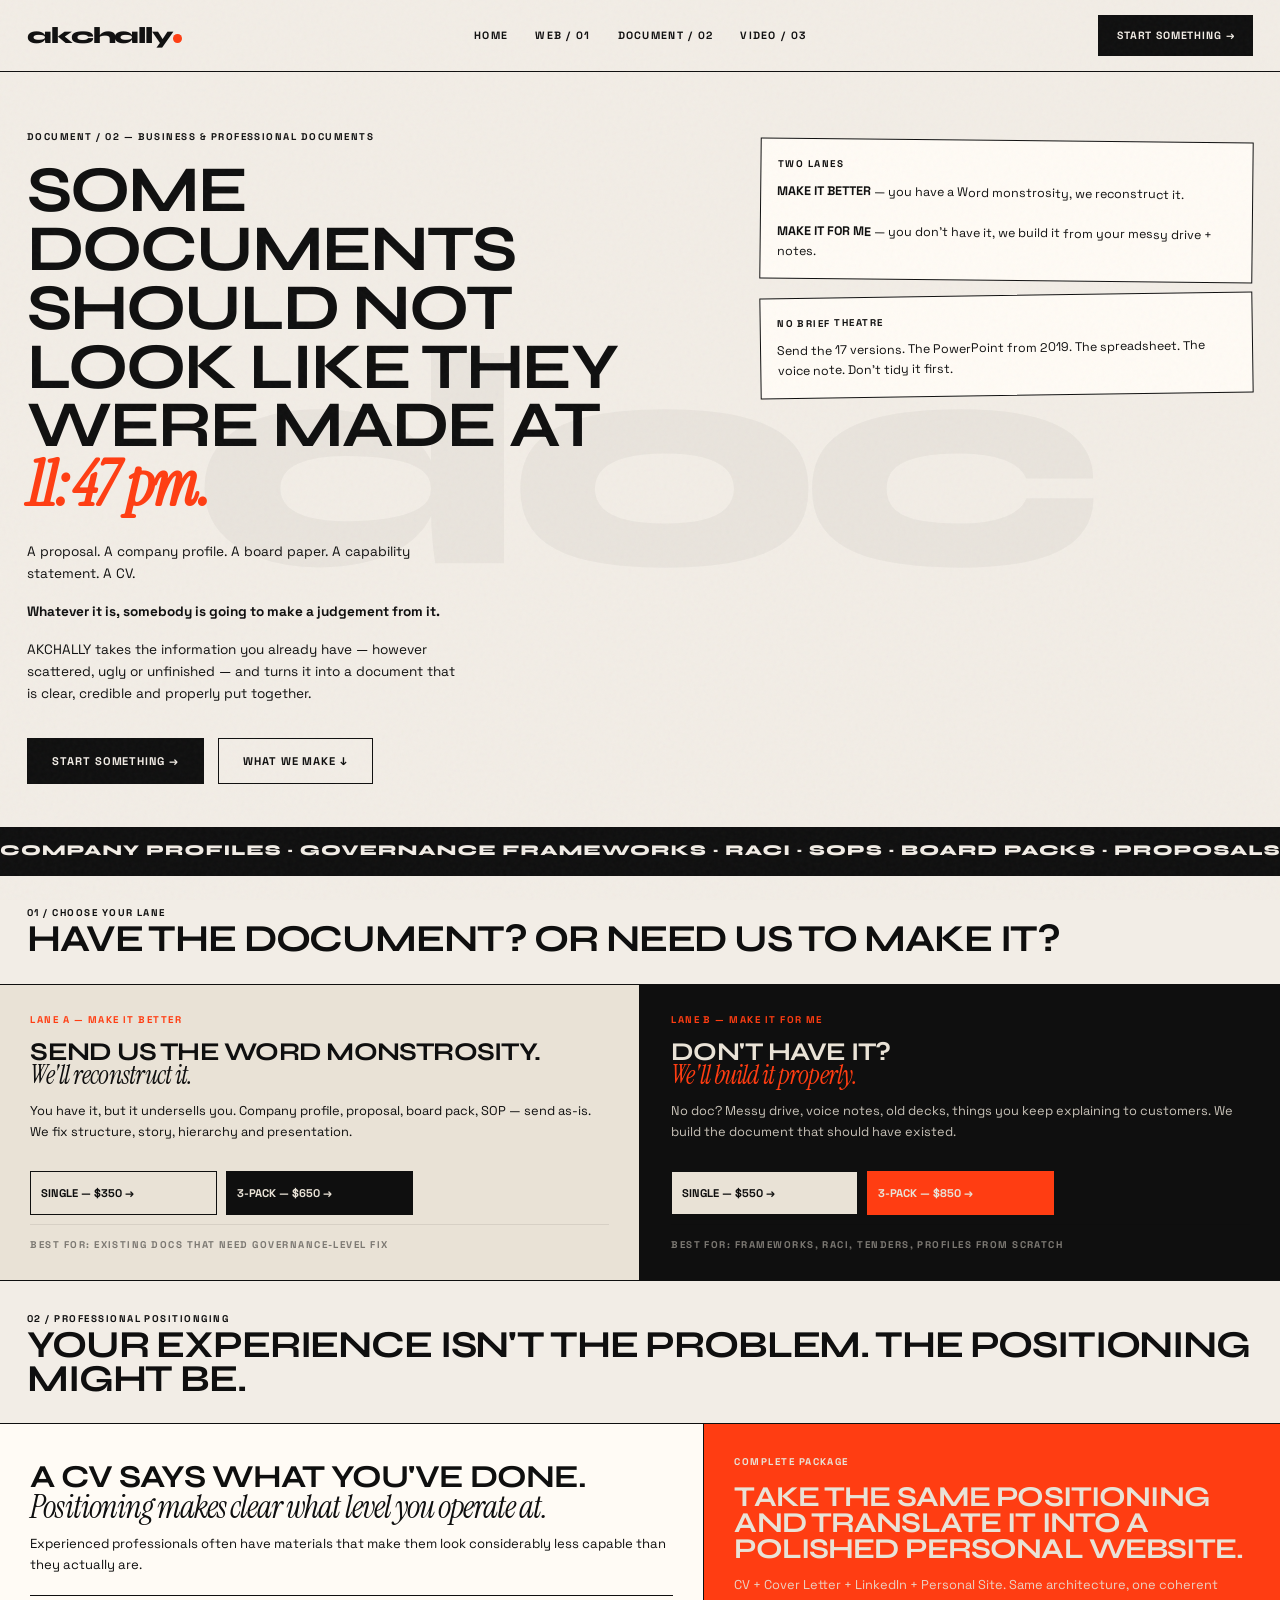
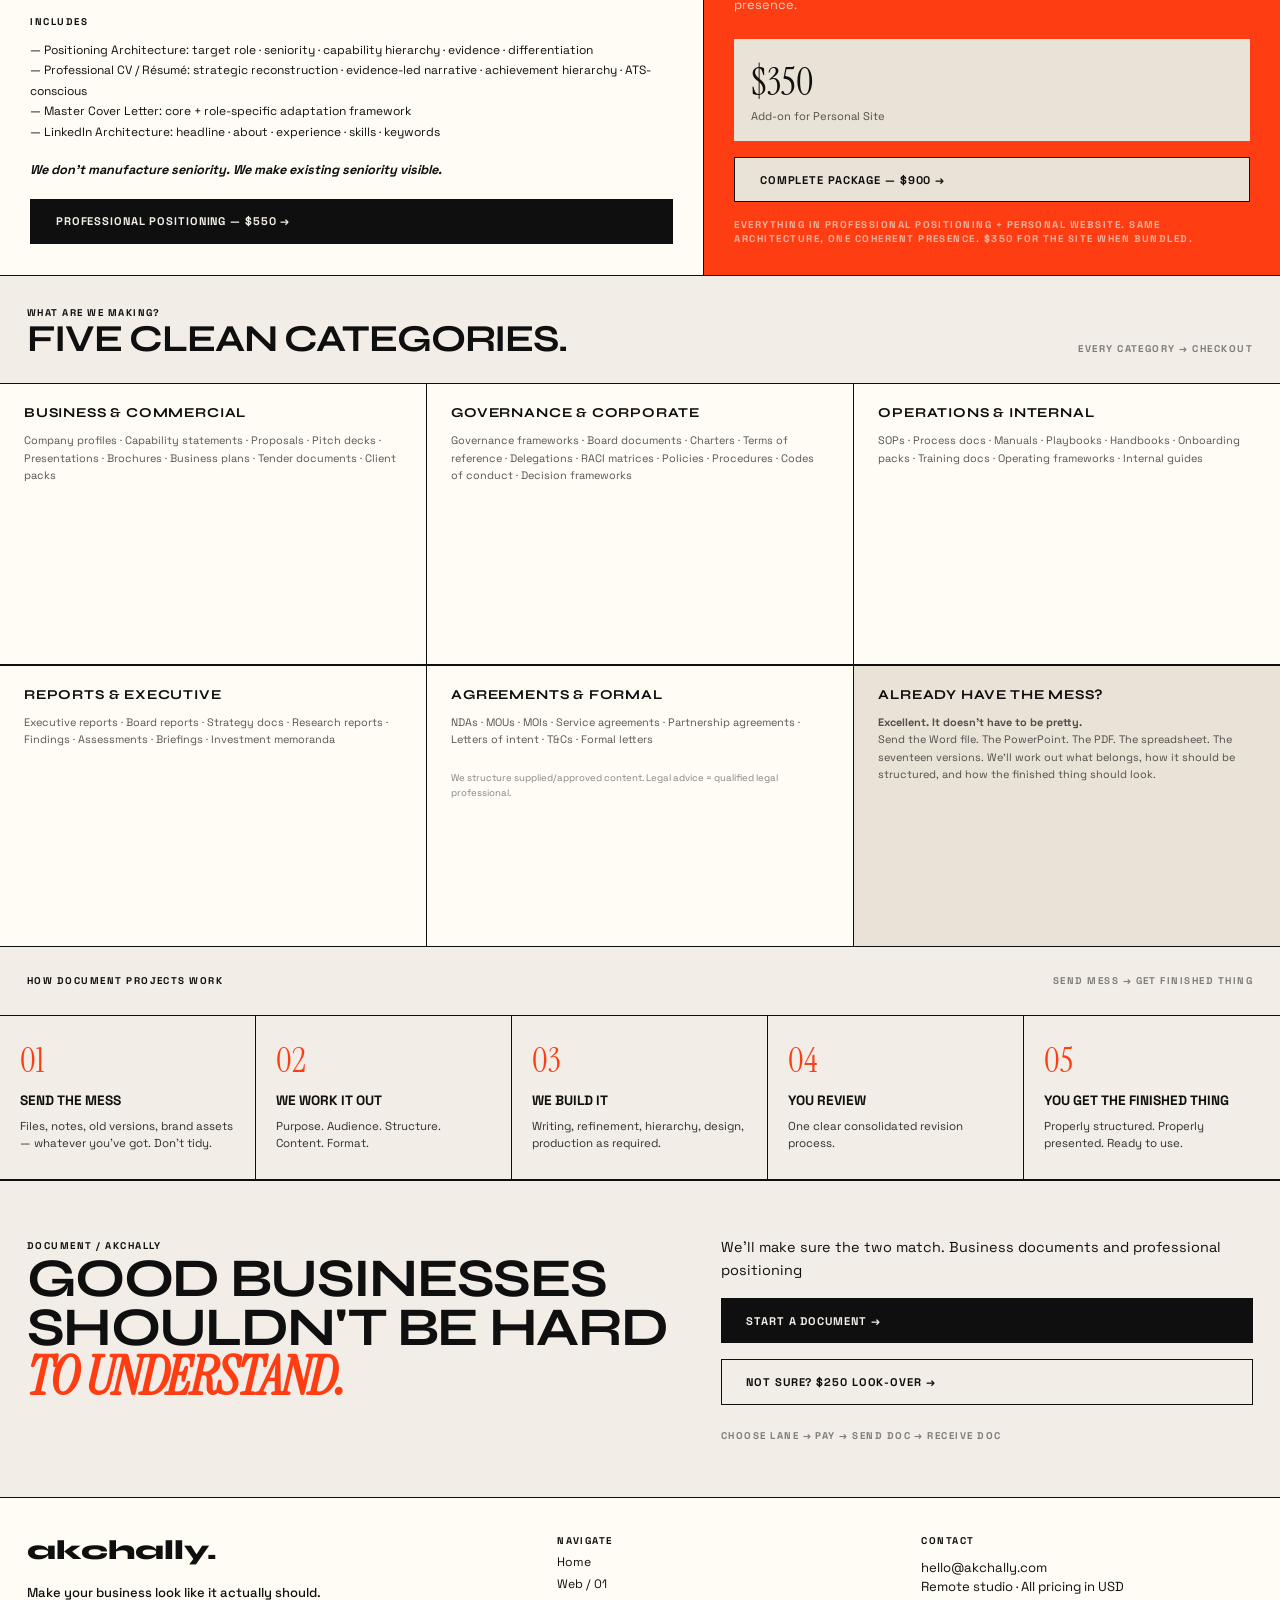
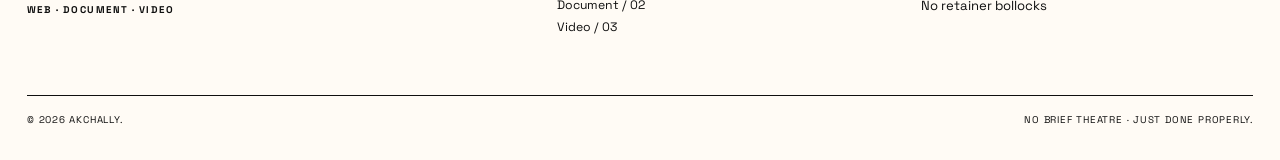
==== commit 4b1b59a6: "Update document.html" ====
--- a/document.html
+++ b/document.html
@@ -672,7 +672,7 @@
       </ul>
     </div>
     <p style="margin-top:1.2rem; font-weight:700; font-size:.8rem; font-style:italic">We don't manufacture seniority. We make existing seniority visible.</p>
-    <a href="mailto:hello@akchally.com?subject=Professional%20Positioning%20-%20%24550" class="btn btn-black" style="margin-top:1.2rem; width:100%; justify-content:space-between">Start My Positioning — $550 →</a>
+    <a href="mailto:hello@akchally.com?subject=Professional%20Positioning%20-%20%24550" class="btn btn-black" style="margin-top:1.2rem; width:100%; justify-content:space-between">Professional Positioning — $550 →</a>
   </div>
   <div class="pos-right">
     <span class="mono">Complete Package</span>
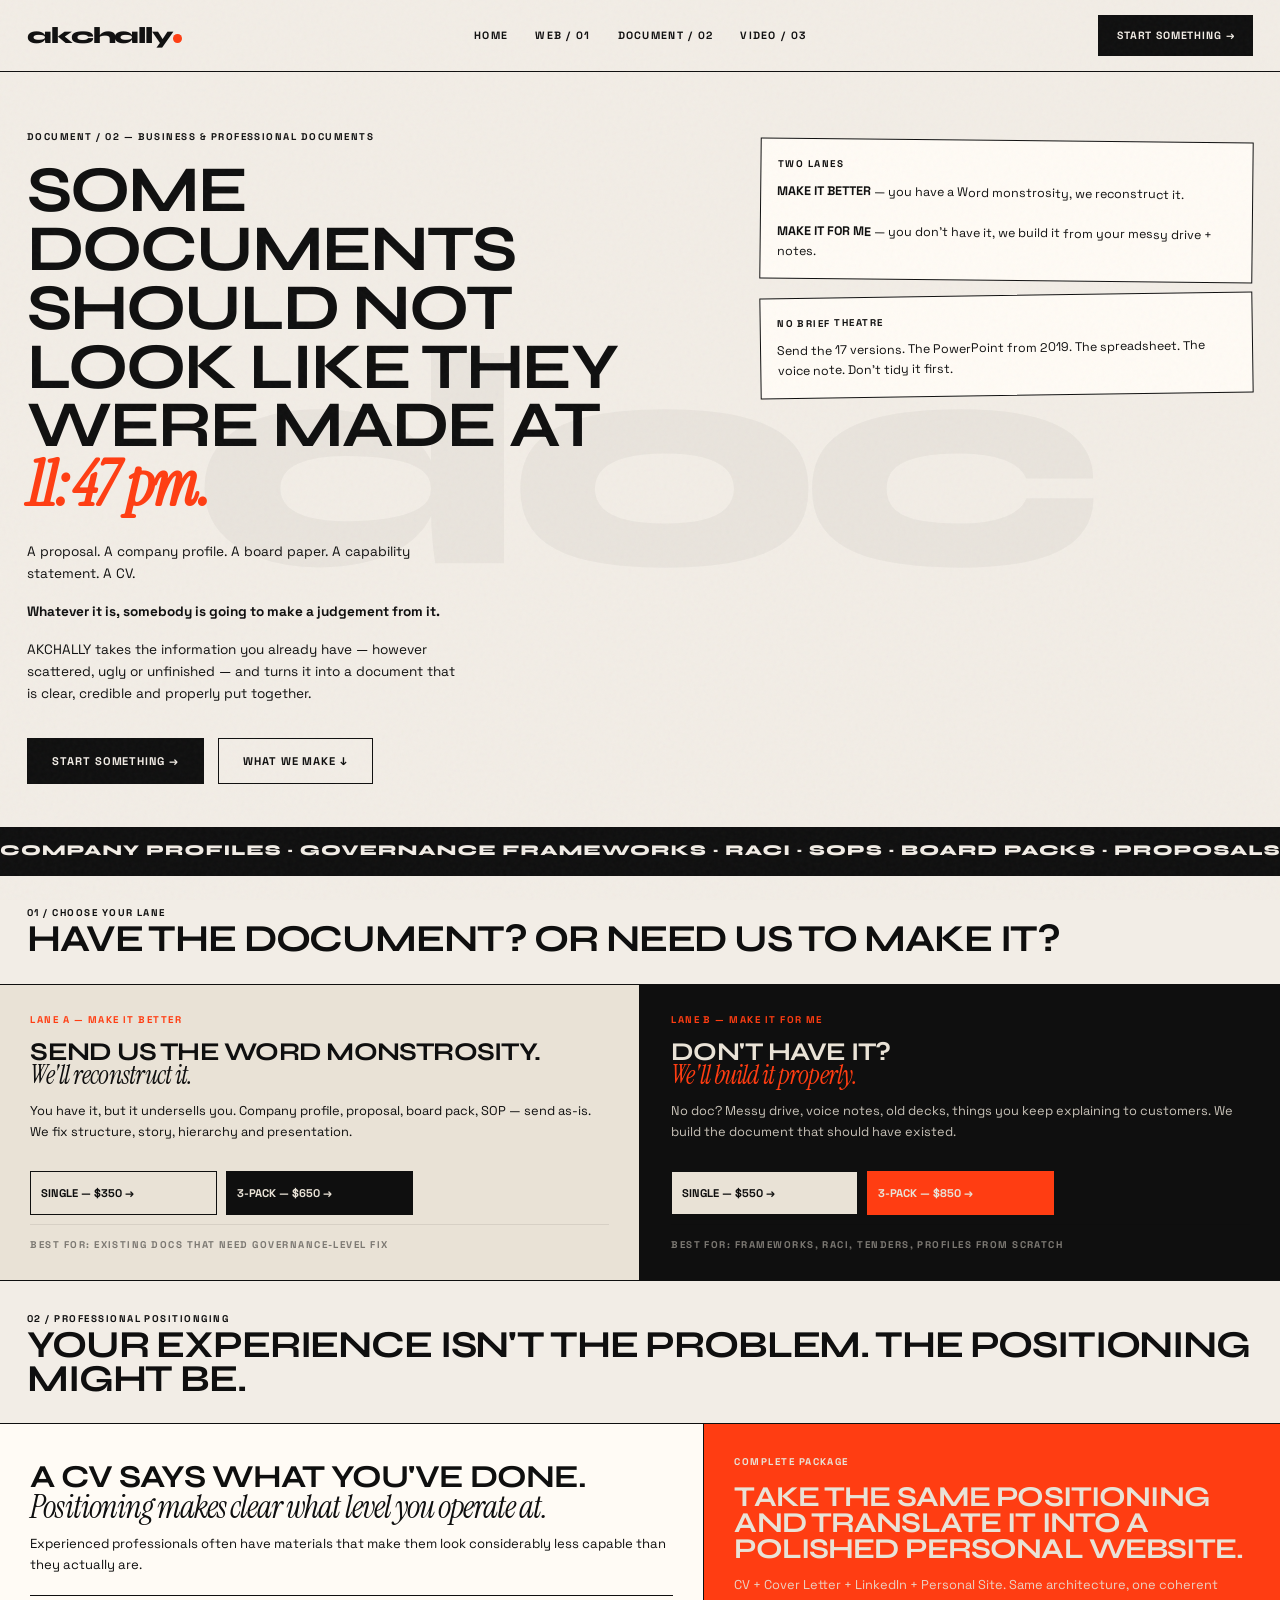
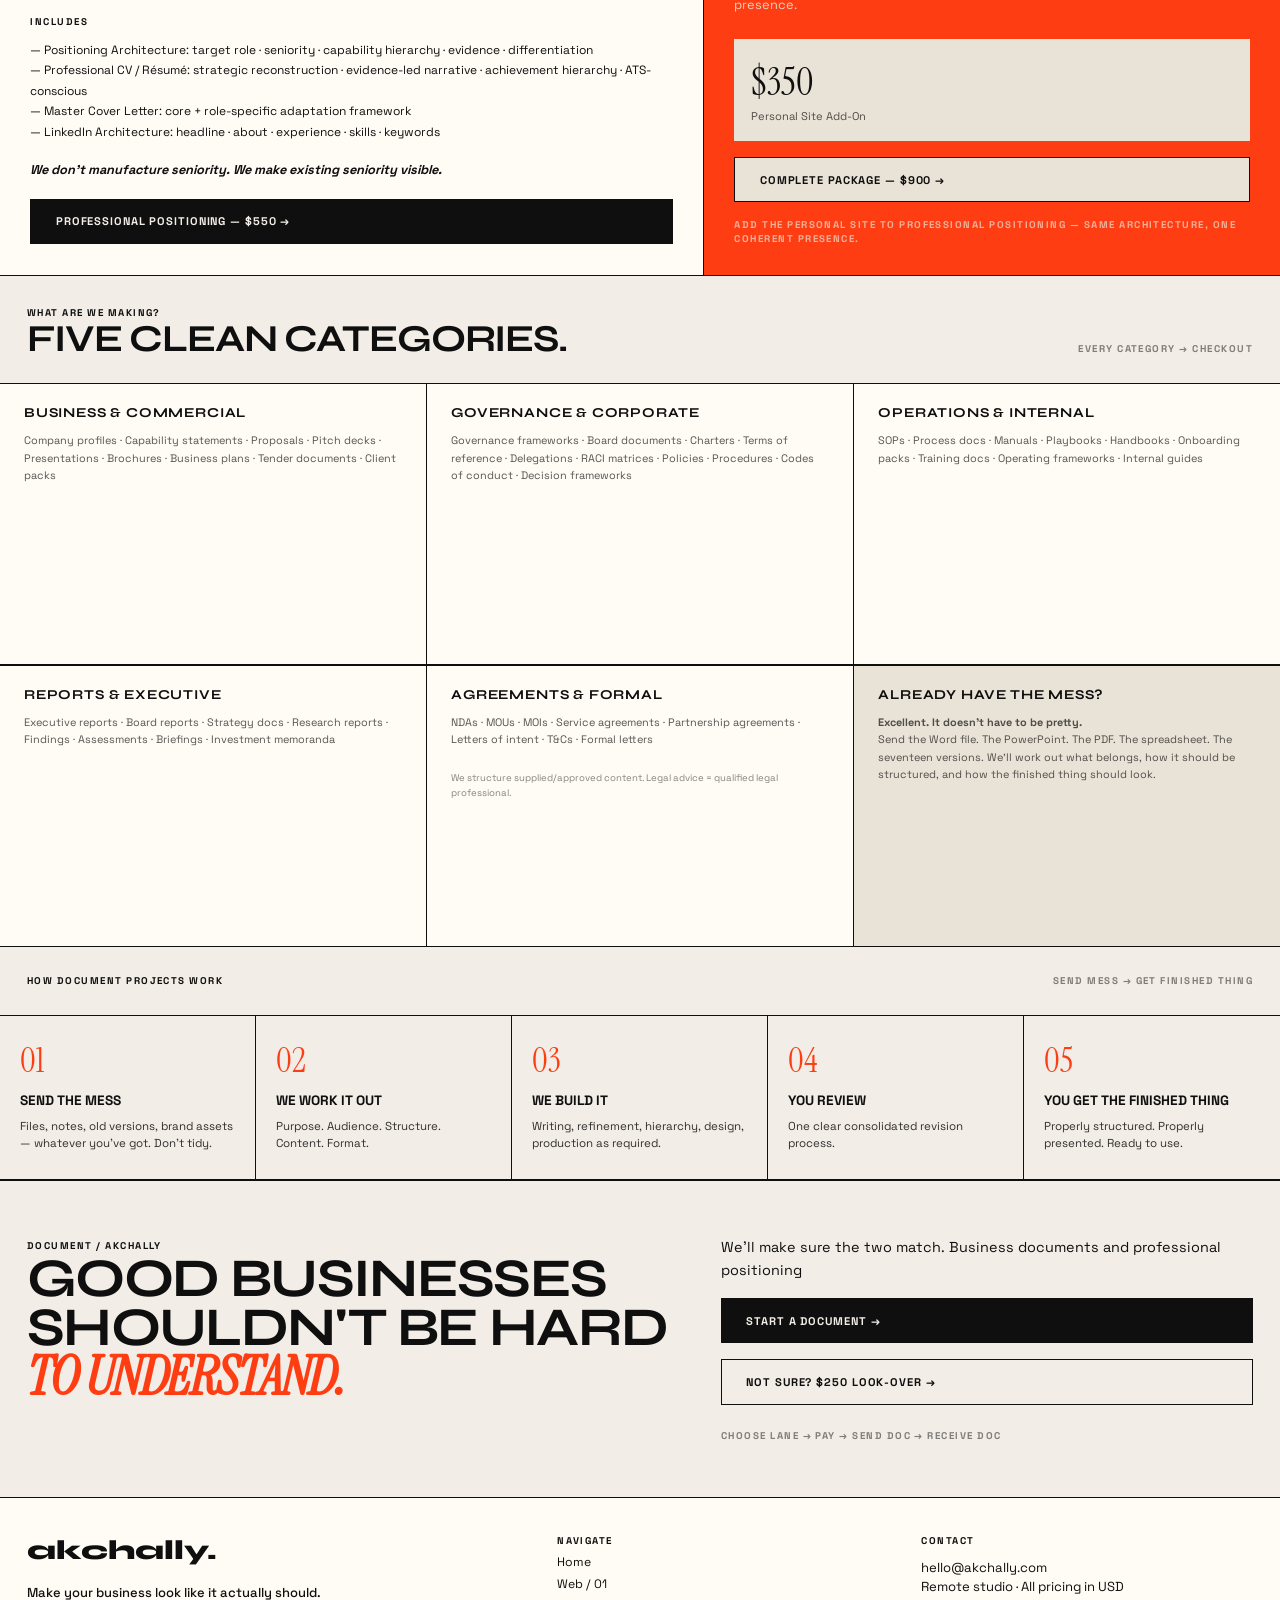
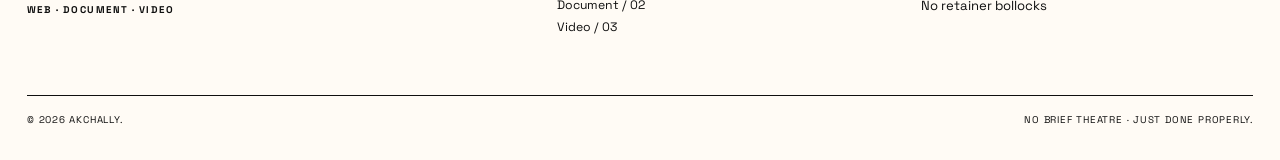
==== commit 0e97cf09: "Update document.html" ====
--- a/document.html
+++ b/document.html
@@ -680,10 +680,10 @@
     <p style="font-size:.8rem; line-height:1.6; opacity:.9">CV + Cover Letter + LinkedIn + Personal Site. Same architecture, one coherent presence.</p>
     <div style="margin-top:1.5rem; background:var(--cream); color:var(--fg); padding:1rem; border:1.5px solid var(--cream)">
       <div style="font-family:'Instrument Serif', serif; font-size:2.4rem; line-height:1; margin:.4rem 0">$350</div>
-      <p style="font-size:.7rem; opacity:.7">Add-on for Personal Site</p>
+      <p style="font-size:.7rem; opacity:.7">Personal Site Add-On</p>
     </div>
     <a href="mailto:hello@akchally.com?subject=Positioning%20%2B%20Profile%20Site%20-%20%24900" class="btn btn-black" style="margin-top:1rem; width:100%; justify-content:space-between; background:var(--cream); color:var(--fg)">Complete Package — $900 →</a>
-    <span class="mono" style="opacity:.7; margin-top:1rem; display:block">Everything in Professional Positioning + Personal Website. Same architecture, one coherent presence. $350 for the site when bundled.</span>
+    <span class="mono" style="opacity:.7; margin-top:1rem; display:block">ADD THE PERSONAL SITE TO PROFESSIONAL POSITIONING — SAME ARCHITECTURE, ONE COHERENT PRESENCE.</span>
   </div>
 </div>
 
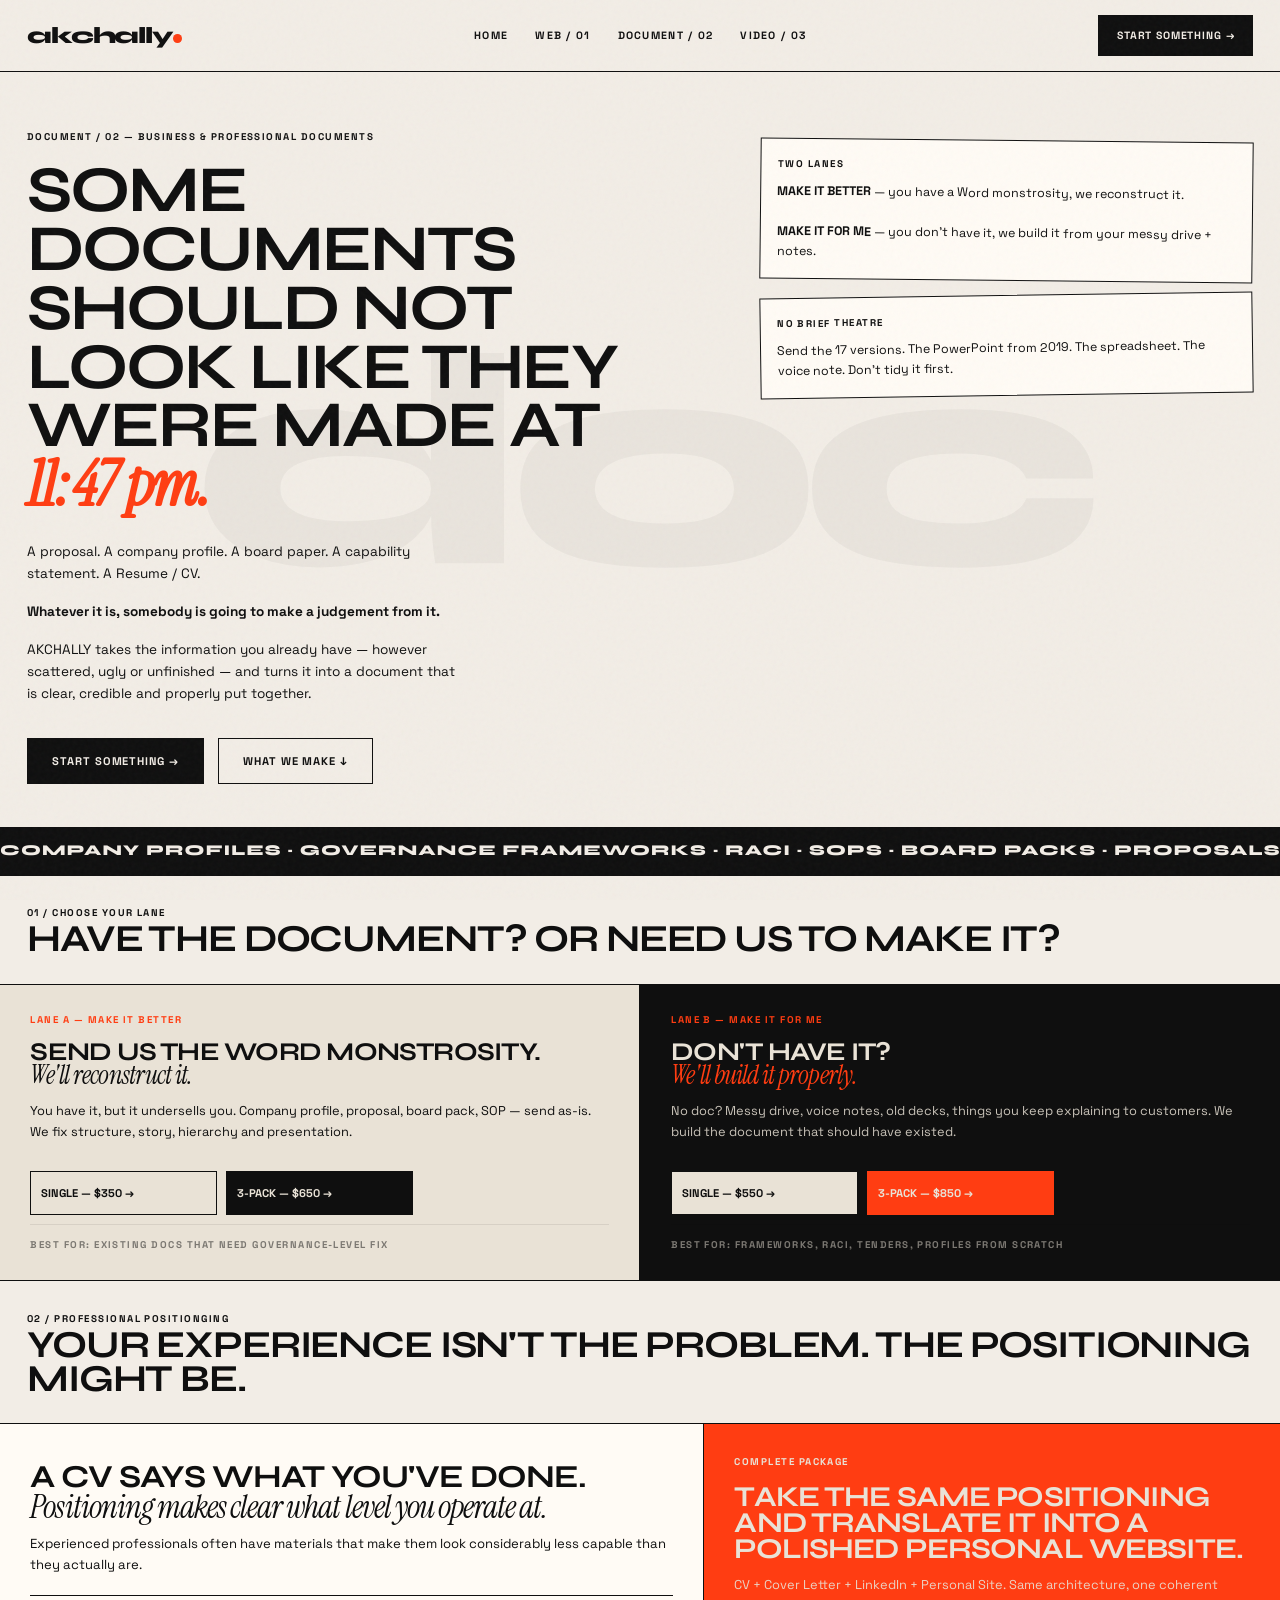
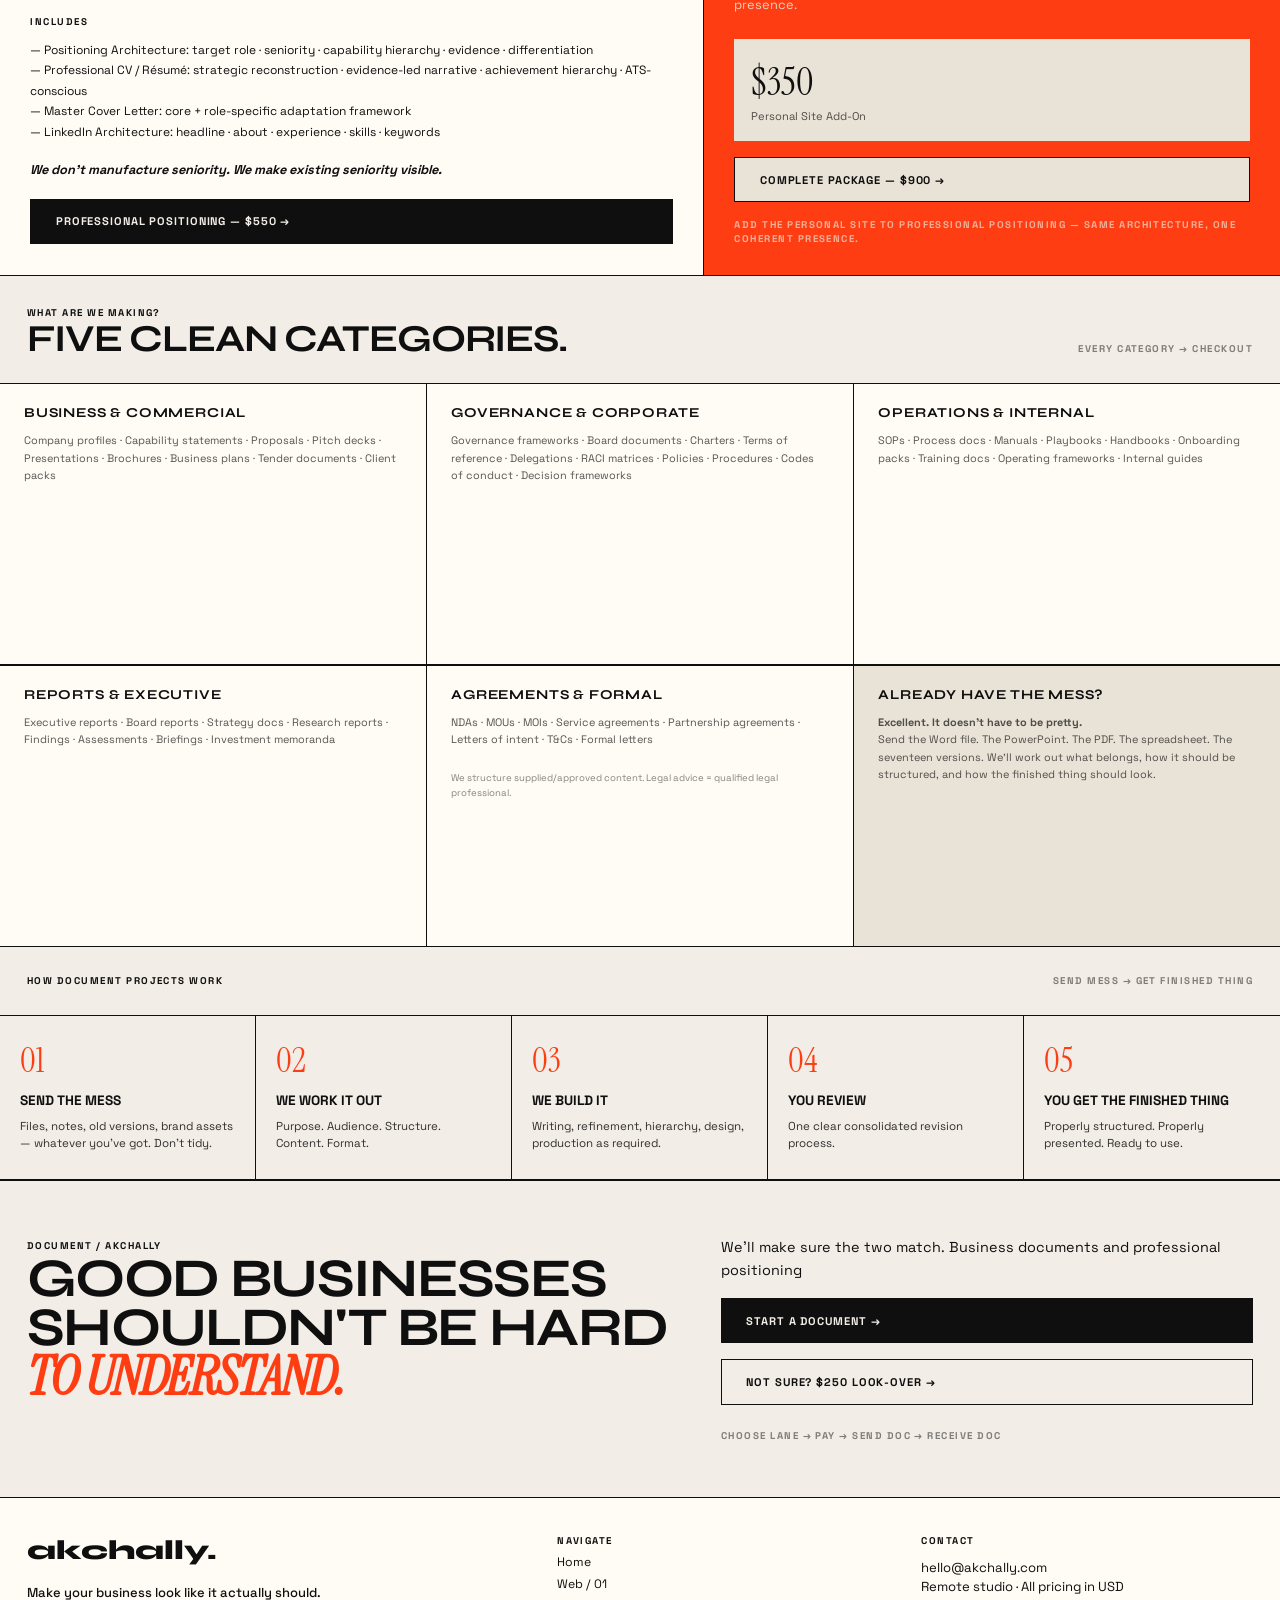
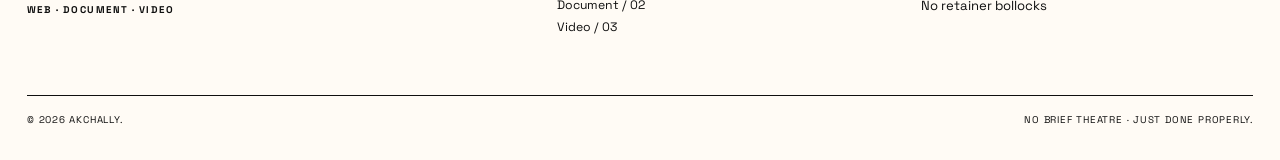
==== commit 71f5a8e6: "Update document.html" ====
--- a/document.html
+++ b/document.html
@@ -589,7 +589,7 @@
       <span class="mono">DOCUMENT / 02 — Business & Professional Documents</span>
       <h1 style="margin-top:1rem">Some documents should not look like they were made at <i class="accent">11:47 PM.</i></h1>
       <div class="hero-copy">
-        <p>A proposal. A company profile. A board paper. A capability statement. A CV.</p>
+        <p>A proposal. A company profile. A board paper. A capability statement. A Resume / CV.</p>
         <p><b>Whatever it is, somebody is going to make a judgement from it.</b></p>
         <p>AKCHALLY takes the information you already have — however scattered, ugly or unfinished — and turns it into a document that is clear, credible and properly put together.</p>
       </div>
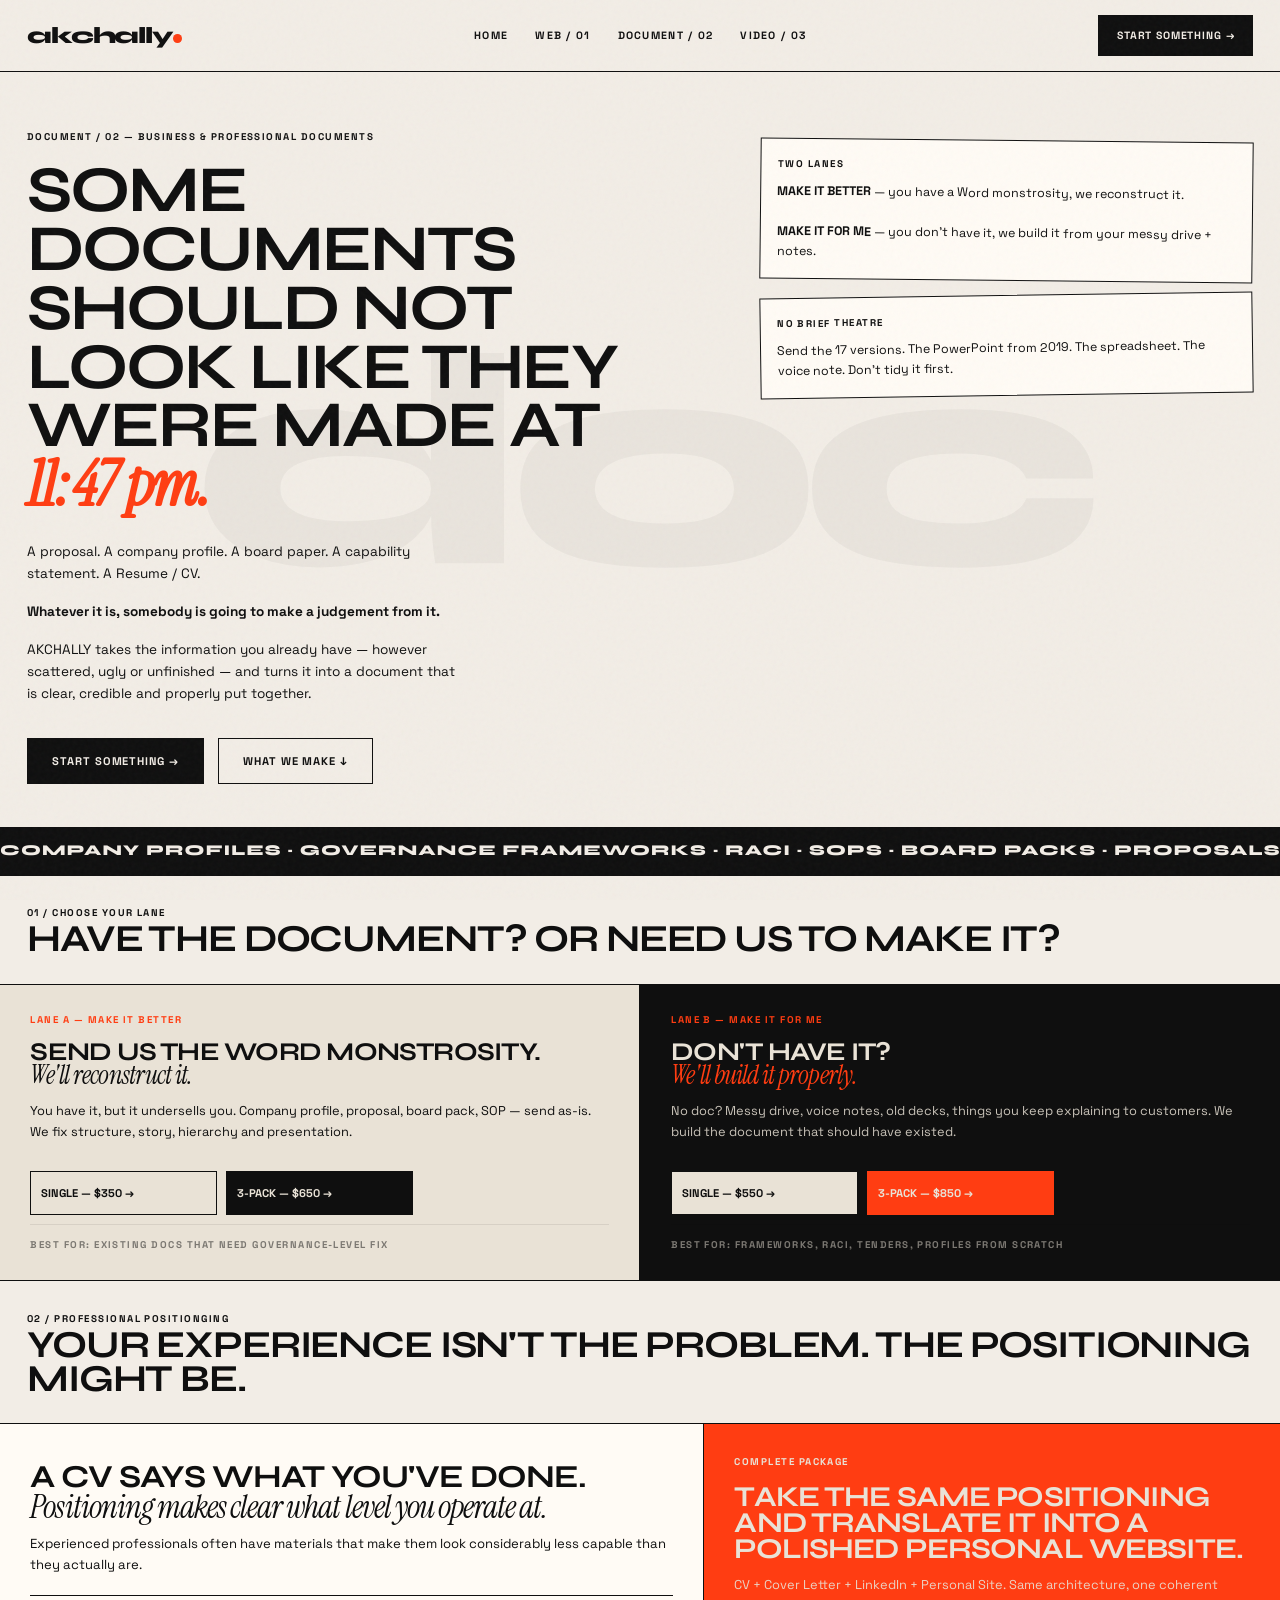
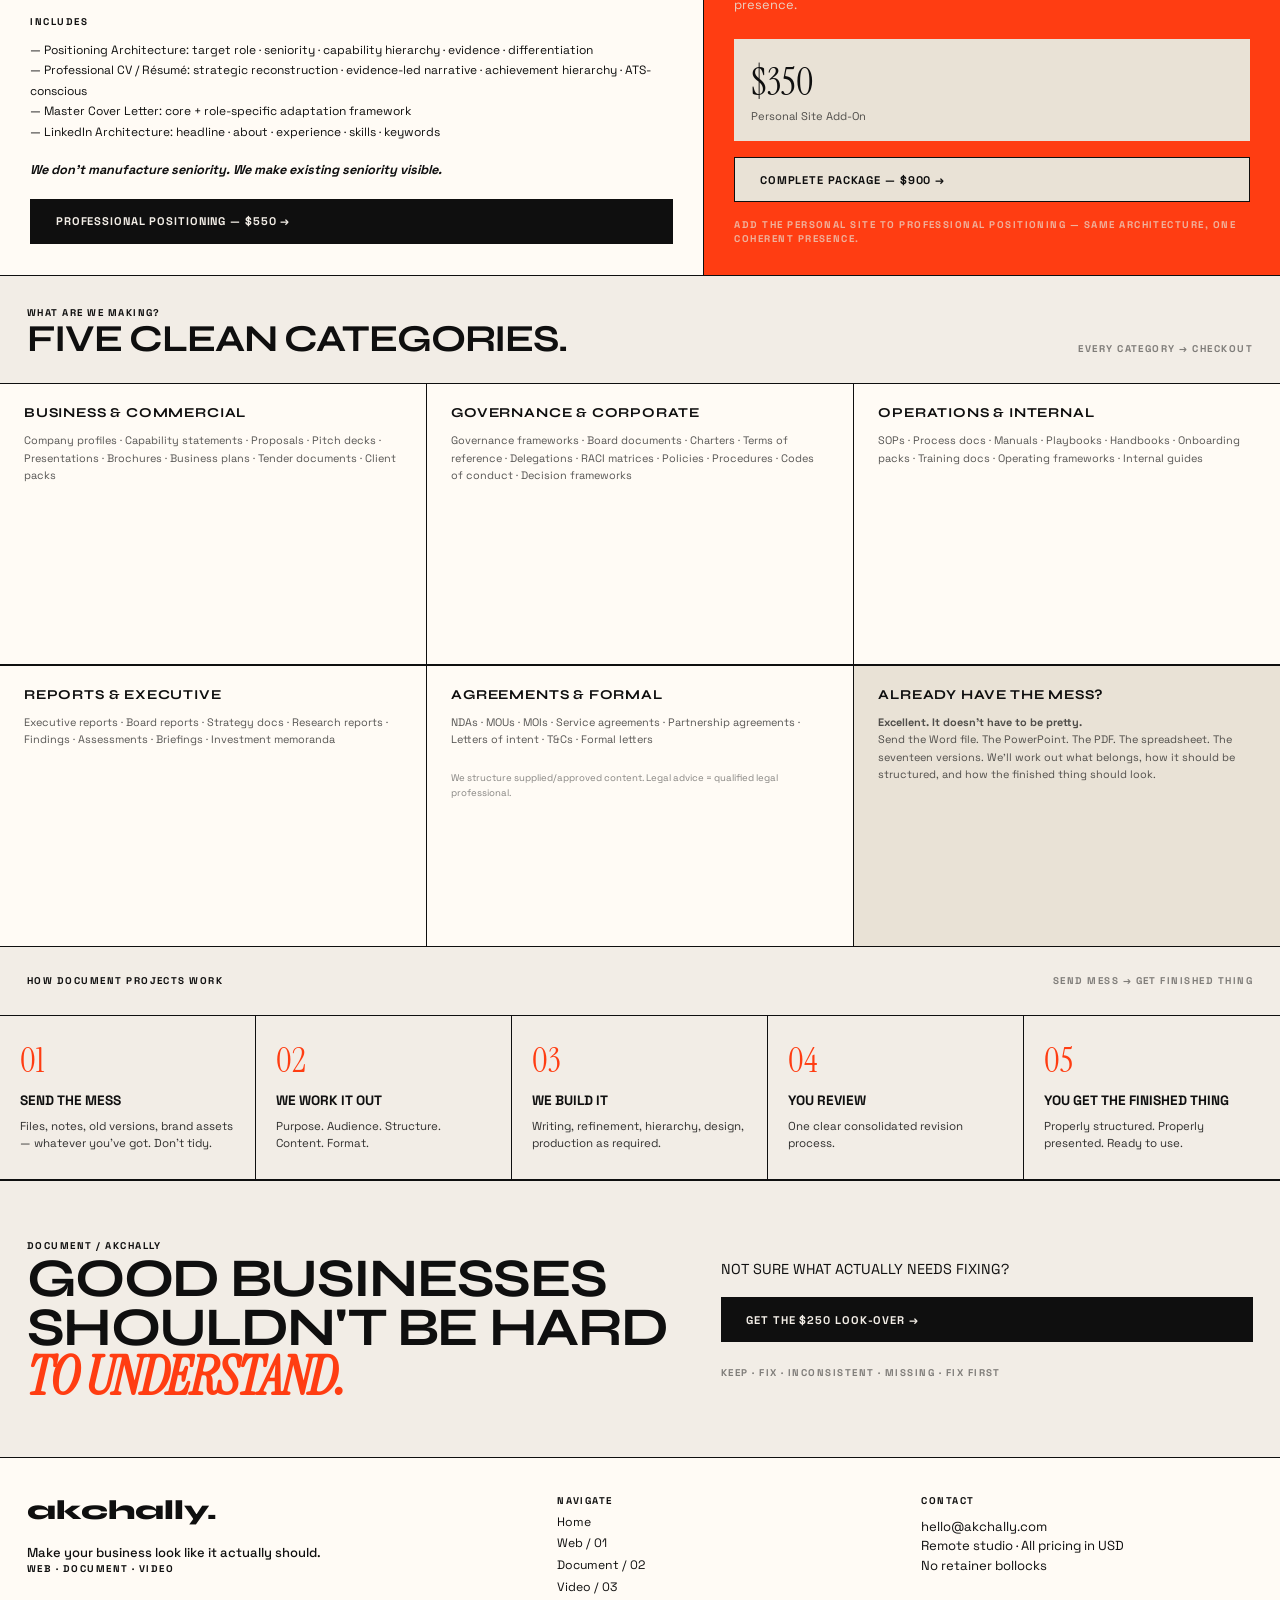
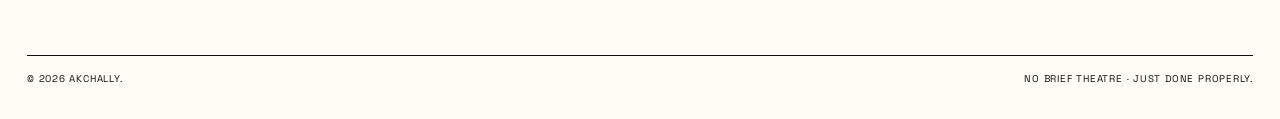
==== commit 8d6d204c: "Update document.html" ====
--- a/document.html
+++ b/document.html
@@ -746,10 +746,9 @@
 SHOULDN'T BE HARD <i style="color:var(--orange); font-family:'Instrument Serif',serif; text-transform:none">TO UNDERSTAND.</i></h2>
   </div>
   <div style="display:flex; flex-direction:column; gap:1rem; justify-content:center">
-    <p style="font-size:.9rem; line-height:1.6">We'll make sure the two match. Business documents and professional positioning</p>
-    <a href="#lanes" class="btn btn-black" style="justify-content:space-between">Start a Document →</a>
-    <a href="mailto:hello@akchally.com?subject=Document%20Look-Over%20-%20%24250" class="btn btn-ghost" style="justify-content:space-between">Not sure? $250 Look-Over →</a>
-    <span class="mono" style="opacity:.5; margin-top:.5rem">CHOOSE LANE → PAY → SEND DOC → RECEIVE DOC</span>
+    <p style="font-size:.9rem; line-height:1.6">NOT SURE WHAT ACTUALLY NEEDS FIXING?</p>
+    <a href="https://buy.stripe.com/cNi00j37P6R16OXa7UbZe00 - " class="btn btn-black" style="justify-content:space-between">GET THE $250 LOOK-OVER →</a>
+    <span class="mono" style="opacity:.5; margin-top:.5rem">KEEP · FIX · INCONSISTENT · MISSING · FIX FIRST</span>
   </div>
 </section>
 
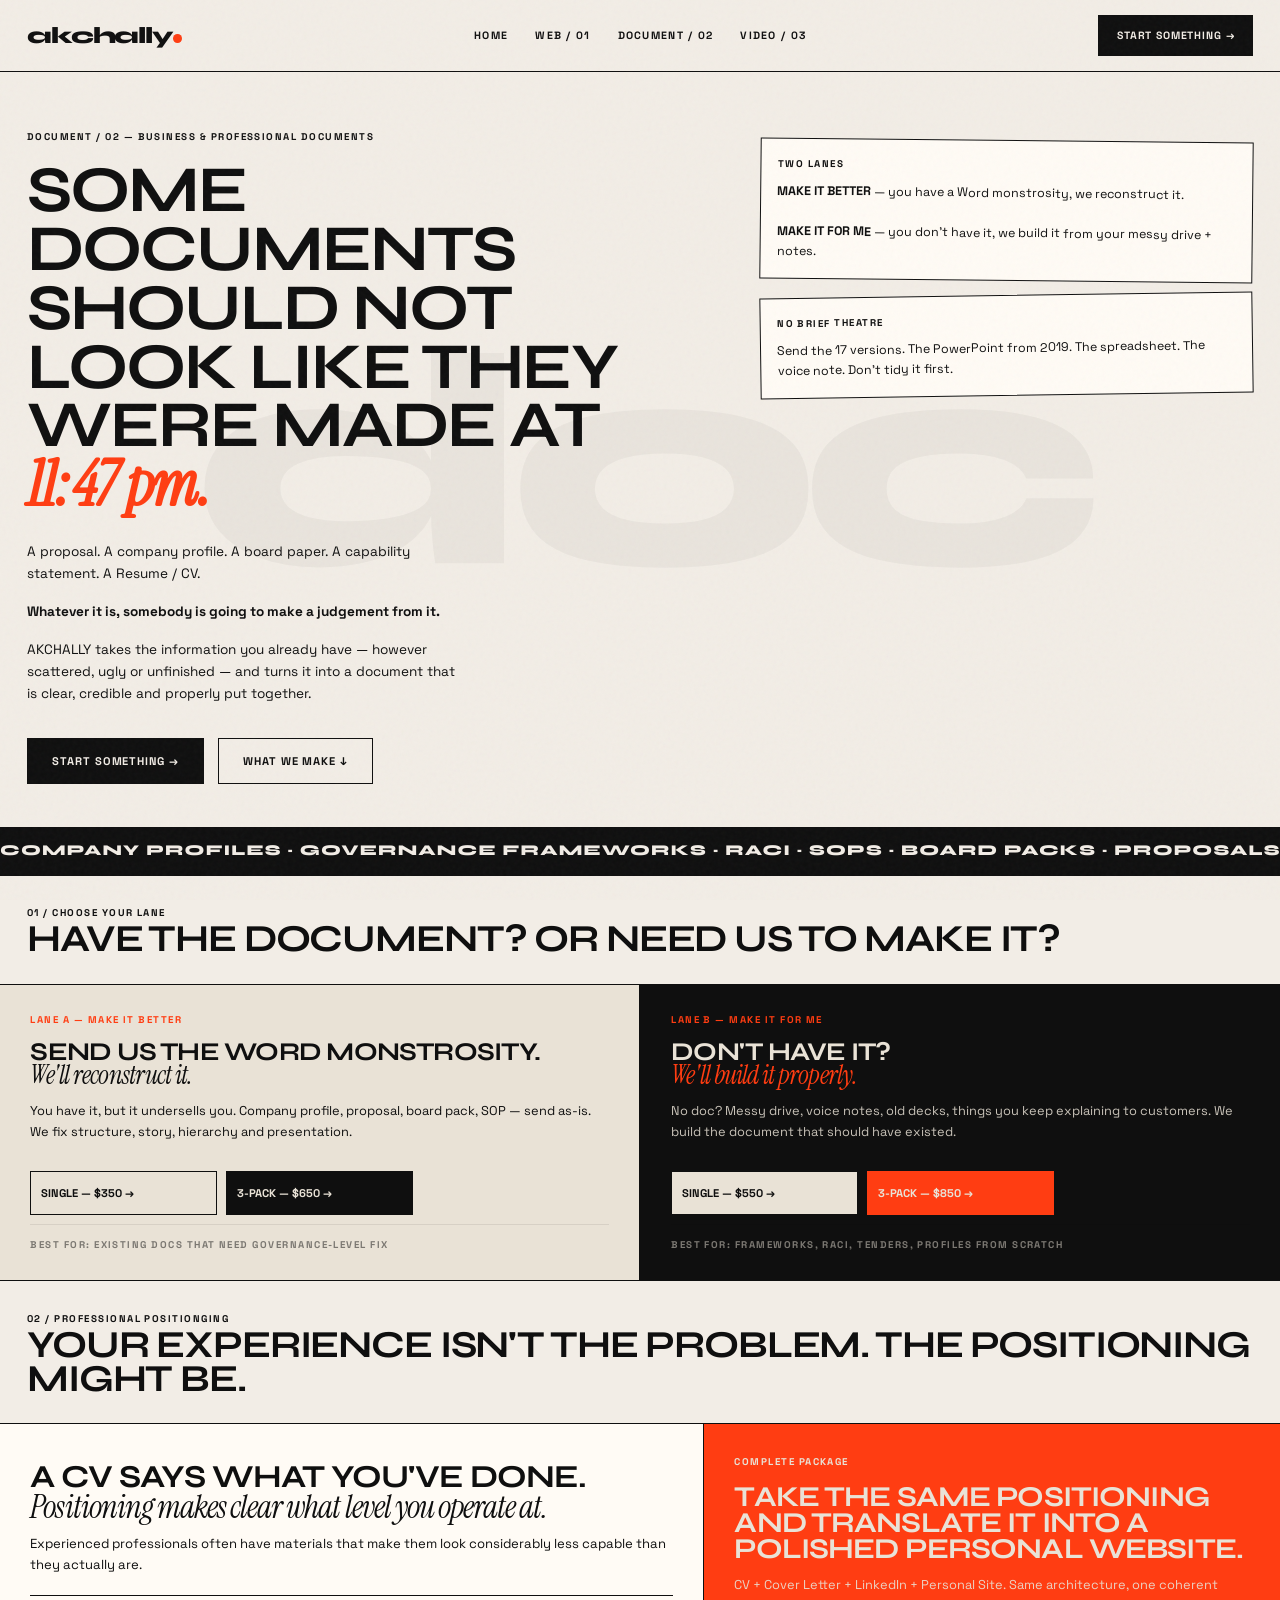
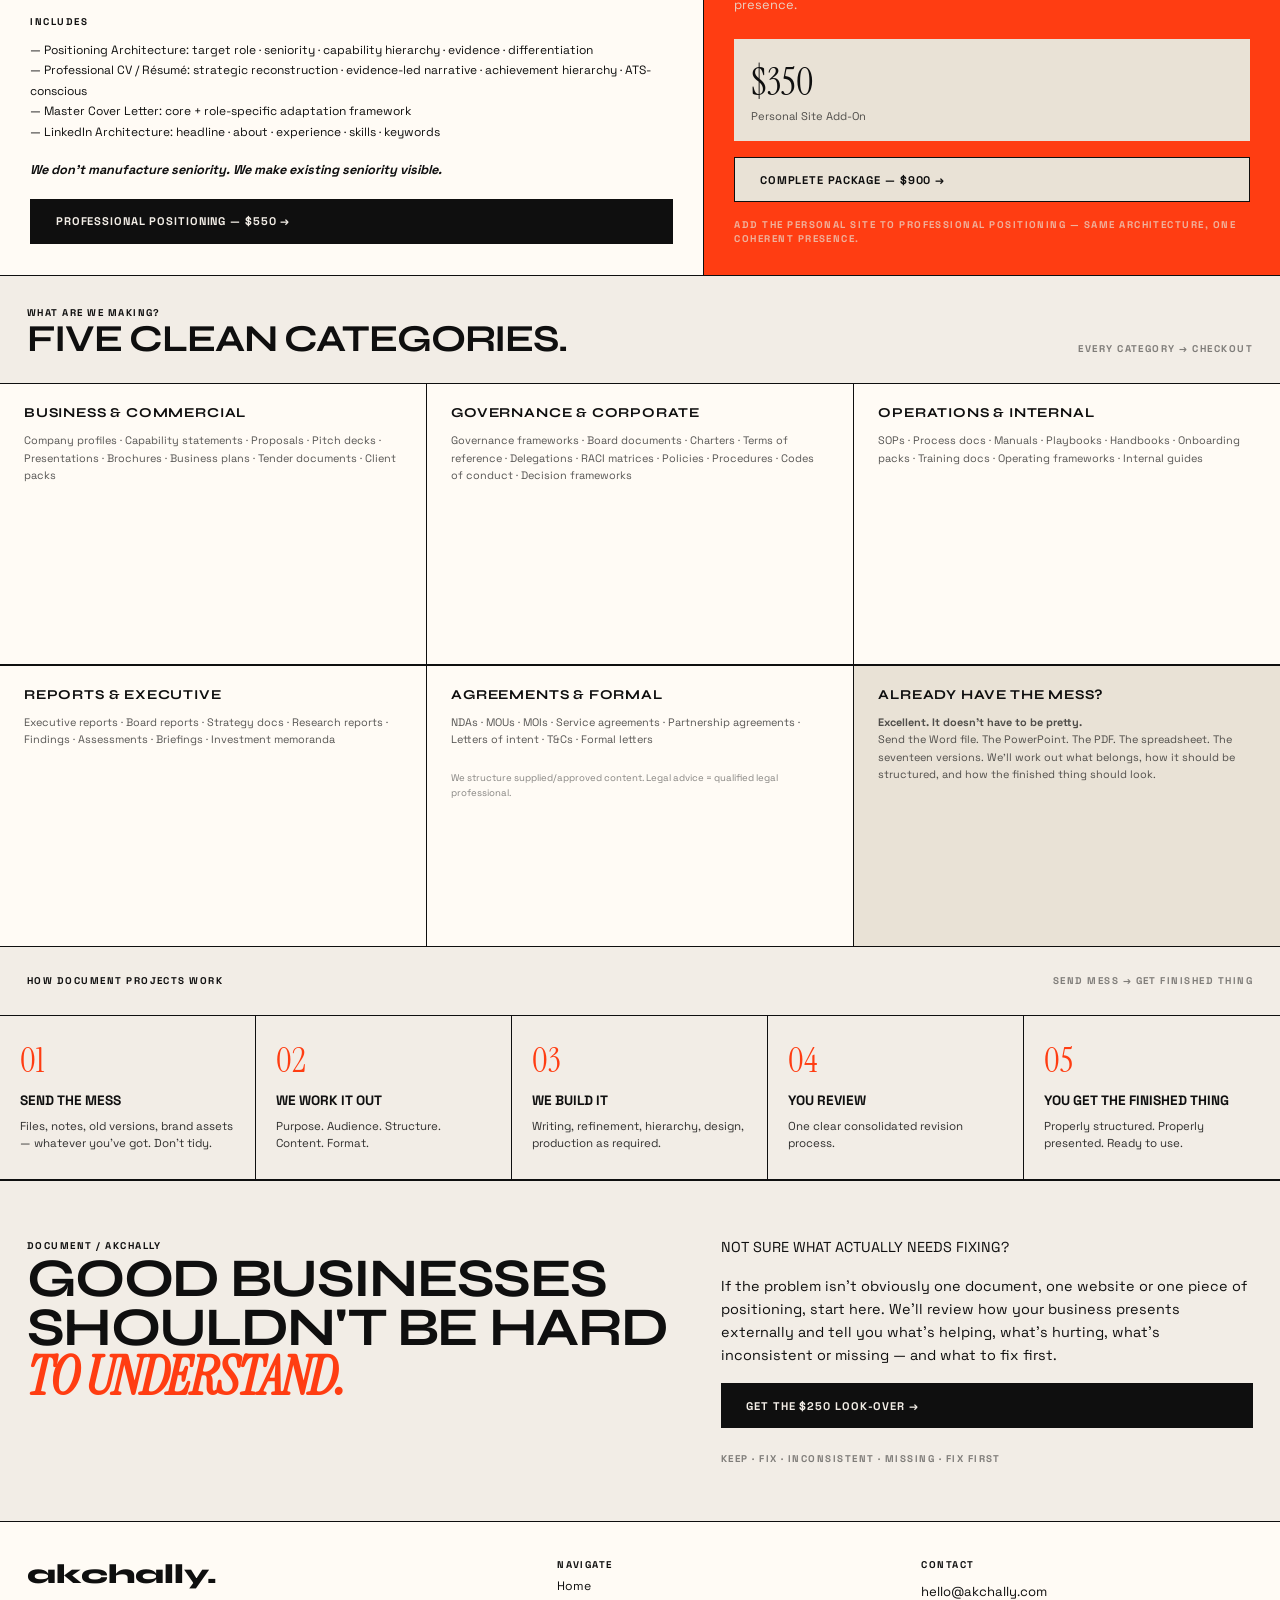
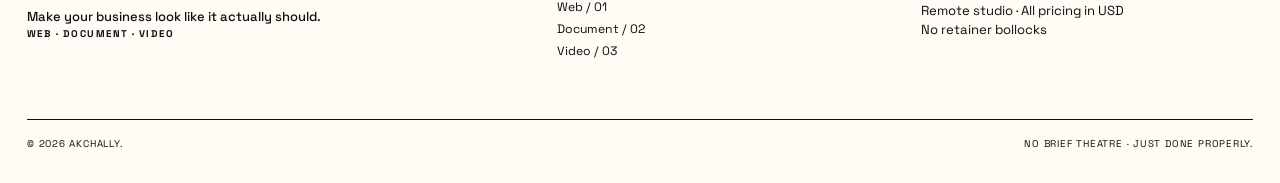
==== commit 4f39b740: "Update document.html" ====
--- a/document.html
+++ b/document.html
@@ -747,6 +747,9 @@
   </div>
   <div style="display:flex; flex-direction:column; gap:1rem; justify-content:center">
     <p style="font-size:.9rem; line-height:1.6">NOT SURE WHAT ACTUALLY NEEDS FIXING?</p>
+    <p style="font-size:.9rem; line-height:1.6">If the problem isn't obviously one document, one website or one piece of positioning, start here.
+
+We'll review how your business presents externally and tell you what's helping, what's hurting, what's inconsistent or missing — and what to fix first.</p>
     <a href="https://buy.stripe.com/cNi00j37P6R16OXa7UbZe00 - " class="btn btn-black" style="justify-content:space-between">GET THE $250 LOOK-OVER →</a>
     <span class="mono" style="opacity:.5; margin-top:.5rem">KEEP · FIX · INCONSISTENT · MISSING · FIX FIRST</span>
   </div>
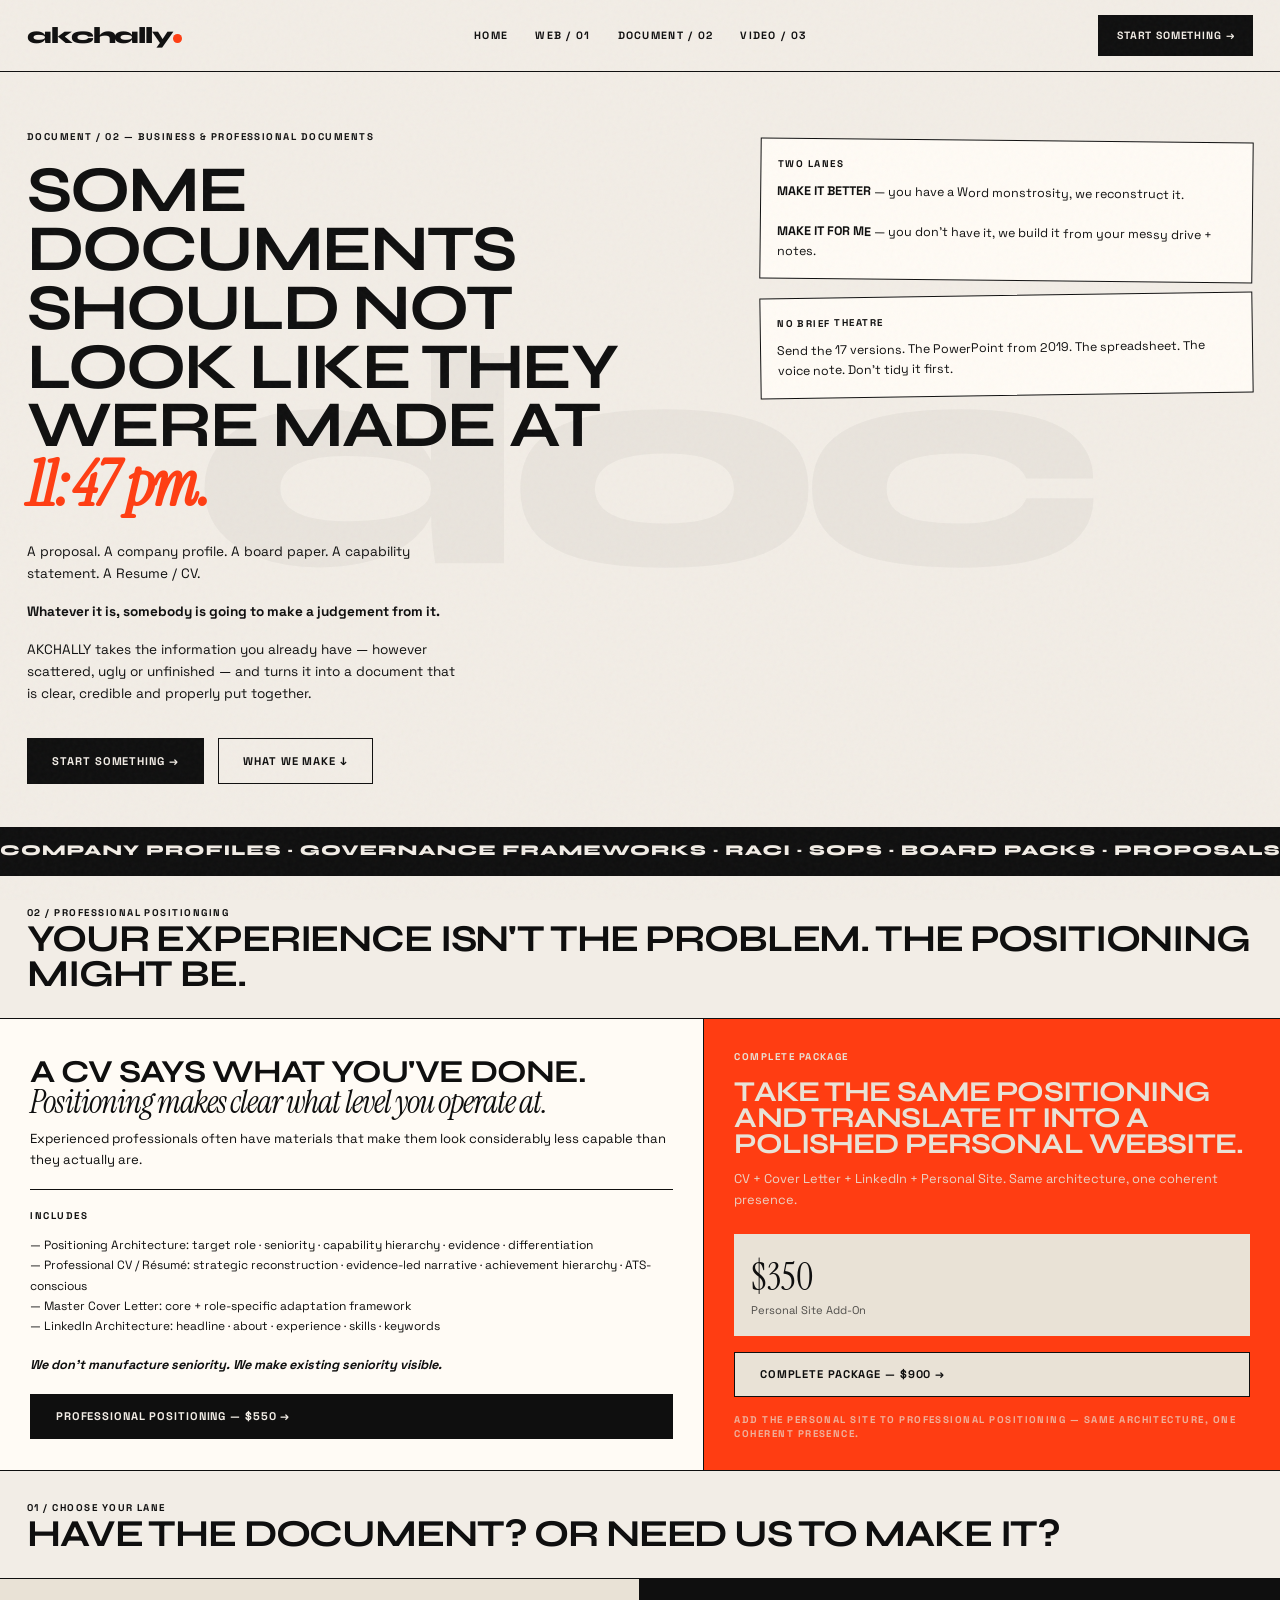
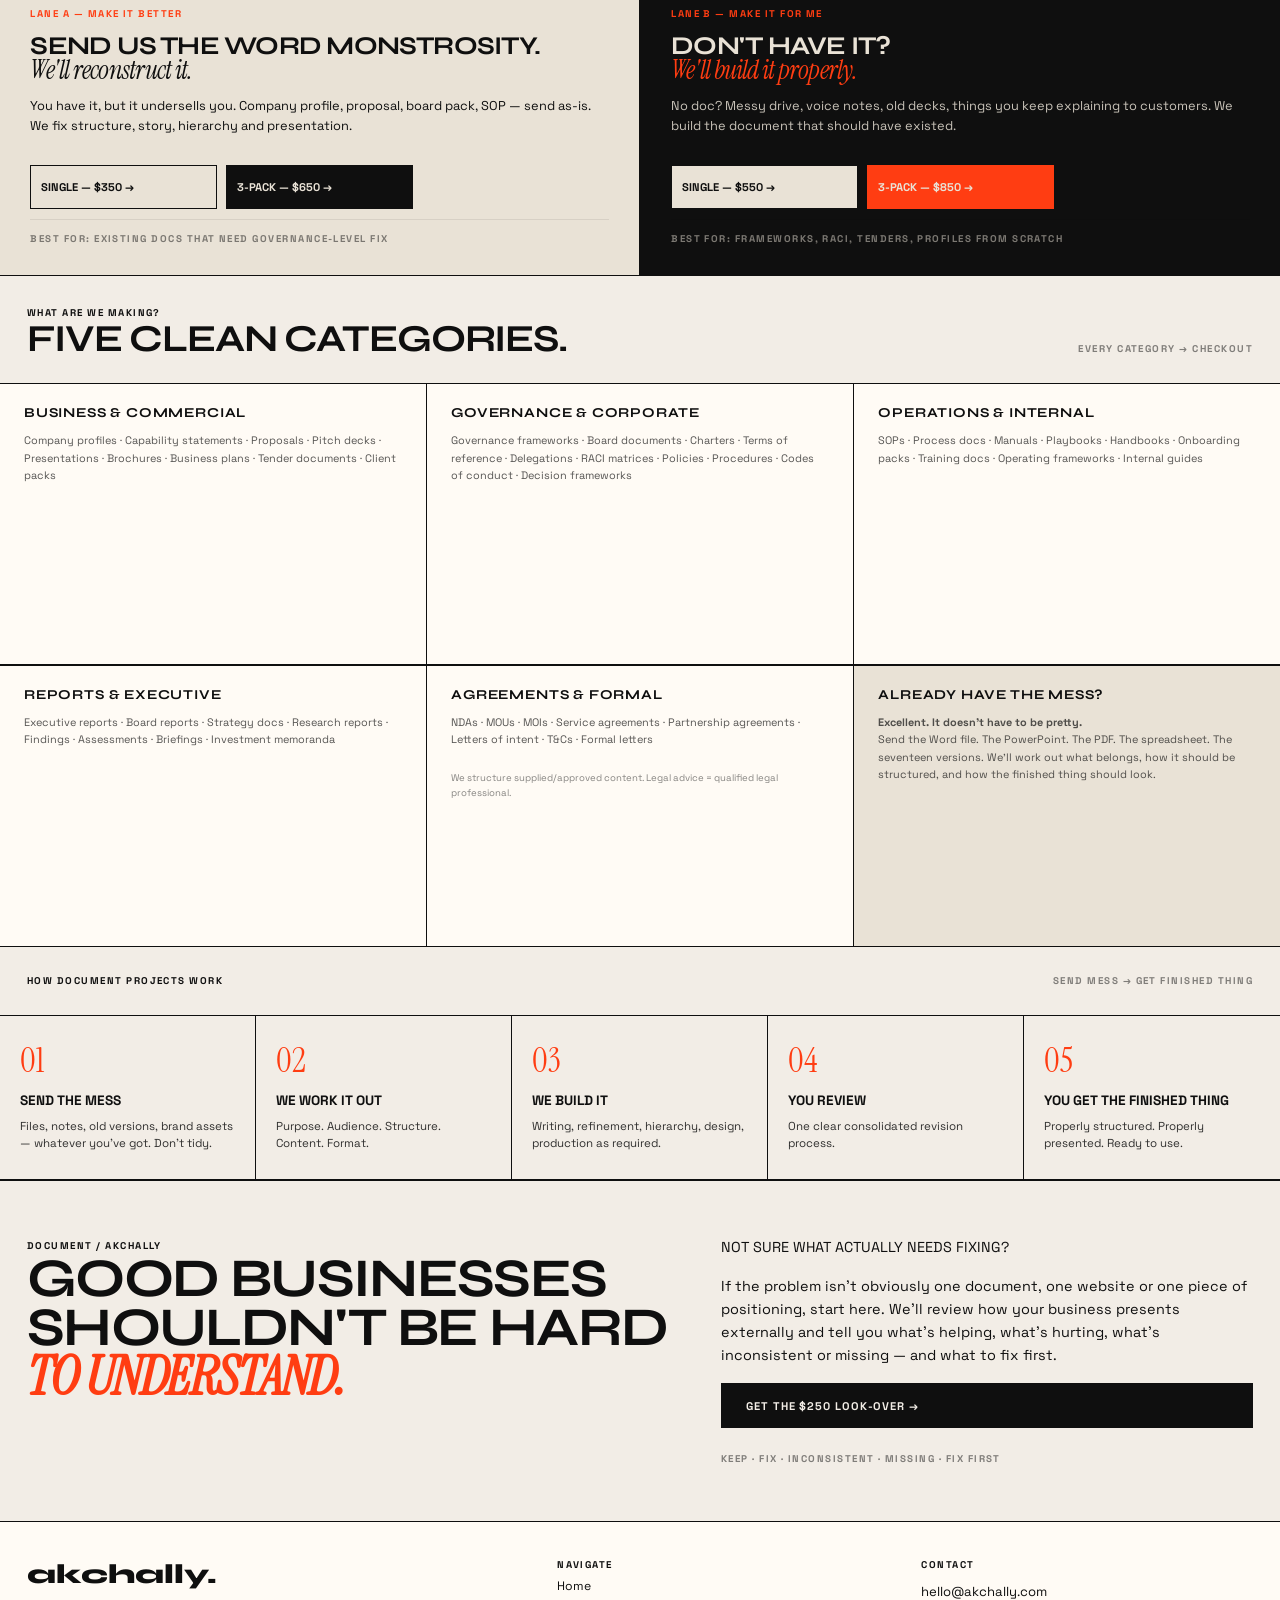
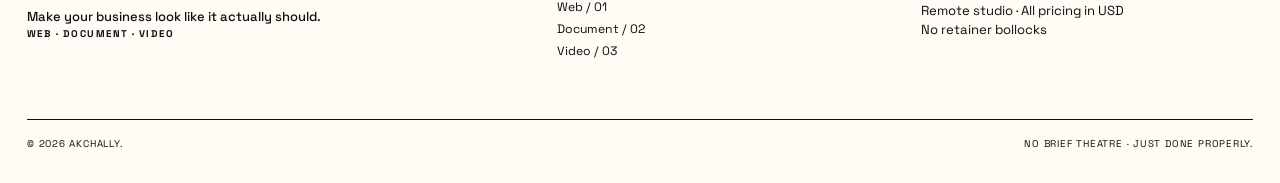
==== commit f100eba5: "Update document.html" ====
--- a/document.html
+++ b/document.html
@@ -618,39 +618,8 @@
     <span>Company profiles · Governance frameworks · RACI · SOPs · Board packs · Proposals · Reports · CVs <i>·</i> No retainer bollocks <i>·</i></span>
   </div>
 </div>
-
-<div class="sec-03-head" id="lanes">
-  <div>
-    <span class="mono">01 / Choose your lane</span>
-    <h2>HAVE THE DOCUMENT? OR NEED US TO MAKE IT?</h2>
-  </div>
-</div>
-
-
-  <div class="lanes">
-  <div class="lane lane-light">
-    <span class="mono" style="color:var(--orange)">Lane A — Make It Better</span>
-    <h3 style="font-size:1.6rem; margin:.8rem 0; line-height:.95">Send us the Word monstrosity.<br><i style="font-family:'Instrument Serif'; font-weight:400; text-transform:none">We'll reconstruct it.</i></h3>
-    <p style="font-size:.8rem; line-height:1.6">You have it, but it undersells you. Company profile, proposal, board pack, SOP — send as-is. We fix structure, story, hierarchy and presentation.</p>
-    <div class="price-row">
-      <a href="mailto:hello@akchally.com?subject=Doc%20Refresh%20Single%20-%20%24350" class="price-btn">Single — $350 →</a>
-      <a href="mailto:hello@akchally.com?subject=Doc%20Refresh%203-pack%20-%20%24650" class="price-btn" style="background:var(--fg); color:var(--cream)">3-Pack — $650 →</a>
-    </div>
-    <span class="mono" style="opacity:.5; margin-top:.8rem">Best for: existing docs that need governance-level fix</span>
-  </div>
-  <div class="lane lane-dark">
-    <span class="mono" style="color:var(--orange)">Lane B — Make It For Me</span>
-    <h3 style="font-size:1.6rem; margin:.8rem 0; line-height:.95; color:var(--cream)">Don't have it?<br><i style="font-family:'Instrument Serif'; font-weight:400; text-transform:none; color:var(--orange)">We'll build it properly.</i></h3>
-    <p style="font-size:.8rem; line-height:1.6; color:var(--cream); opacity:.85">No doc? Messy drive, voice notes, old decks, things you keep explaining to customers. We build the document that should have existed.</p>
-    <div class="price-row">
-      <a href="mailto:hello@akchally.com?subject=Doc%20Create%20Single%20-%20%24750" class="price-btn">Single — $550 →</a>
-      <a href="mailto:hello@akchally.com?subject=Doc%20Create%203-pack%20-%20%241250" class="price-btn" style="background:var(--orange); border-color:var(--orange); color:var(--cream)">3-Pack — $850 →</a>
-    </div>
-    <span class="mono" style="opacity:.5; margin-top:.8rem; color:var(--cream)">Best for: frameworks, RACI, tenders, profiles from scratch</span>
-  </div>
-</div>
-
-  <div class="sec-03-head" id="lanes">
+  
+    <div class="sec-03-head" id="lanes">
   <div>
     <span class="mono">02 / Professional Positionging</span>
     <h2>YOUR EXPERIENCE ISN'T THE PROBLEM.
@@ -687,6 +656,38 @@
   </div>
 </div>
 
+
+<div class="sec-03-head" id="lanes">
+  <div>
+    <span class="mono">01 / Choose your lane</span>
+    <h2>HAVE THE DOCUMENT? OR NEED US TO MAKE IT?</h2>
+  </div>
+</div>
+
+
+  <div class="lanes">
+  <div class="lane lane-light">
+    <span class="mono" style="color:var(--orange)">Lane A — Make It Better</span>
+    <h3 style="font-size:1.6rem; margin:.8rem 0; line-height:.95">Send us the Word monstrosity.<br><i style="font-family:'Instrument Serif'; font-weight:400; text-transform:none">We'll reconstruct it.</i></h3>
+    <p style="font-size:.8rem; line-height:1.6">You have it, but it undersells you. Company profile, proposal, board pack, SOP — send as-is. We fix structure, story, hierarchy and presentation.</p>
+    <div class="price-row">
+      <a href="mailto:hello@akchally.com?subject=Doc%20Refresh%20Single%20-%20%24350" class="price-btn">Single — $350 →</a>
+      <a href="mailto:hello@akchally.com?subject=Doc%20Refresh%203-pack%20-%20%24650" class="price-btn" style="background:var(--fg); color:var(--cream)">3-Pack — $650 →</a>
+    </div>
+    <span class="mono" style="opacity:.5; margin-top:.8rem">Best for: existing docs that need governance-level fix</span>
+  </div>
+  <div class="lane lane-dark">
+    <span class="mono" style="color:var(--orange)">Lane B — Make It For Me</span>
+    <h3 style="font-size:1.6rem; margin:.8rem 0; line-height:.95; color:var(--cream)">Don't have it?<br><i style="font-family:'Instrument Serif'; font-weight:400; text-transform:none; color:var(--orange)">We'll build it properly.</i></h3>
+    <p style="font-size:.8rem; line-height:1.6; color:var(--cream); opacity:.85">No doc? Messy drive, voice notes, old decks, things you keep explaining to customers. We build the document that should have existed.</p>
+    <div class="price-row">
+      <a href="mailto:hello@akchally.com?subject=Doc%20Create%20Single%20-%20%24750" class="price-btn">Single — $550 →</a>
+      <a href="mailto:hello@akchally.com?subject=Doc%20Create%203-pack%20-%20%241250" class="price-btn" style="background:var(--orange); border-color:var(--orange); color:var(--cream)">3-Pack — $850 →</a>
+    </div>
+    <span class="mono" style="opacity:.5; margin-top:.8rem; color:var(--cream)">Best for: frameworks, RACI, tenders, profiles from scratch</span>
+  </div>
+</div>
+
 <div class="sec-03-head" id="categories">
   <div>
     <span class="mono">What are we making?</span>
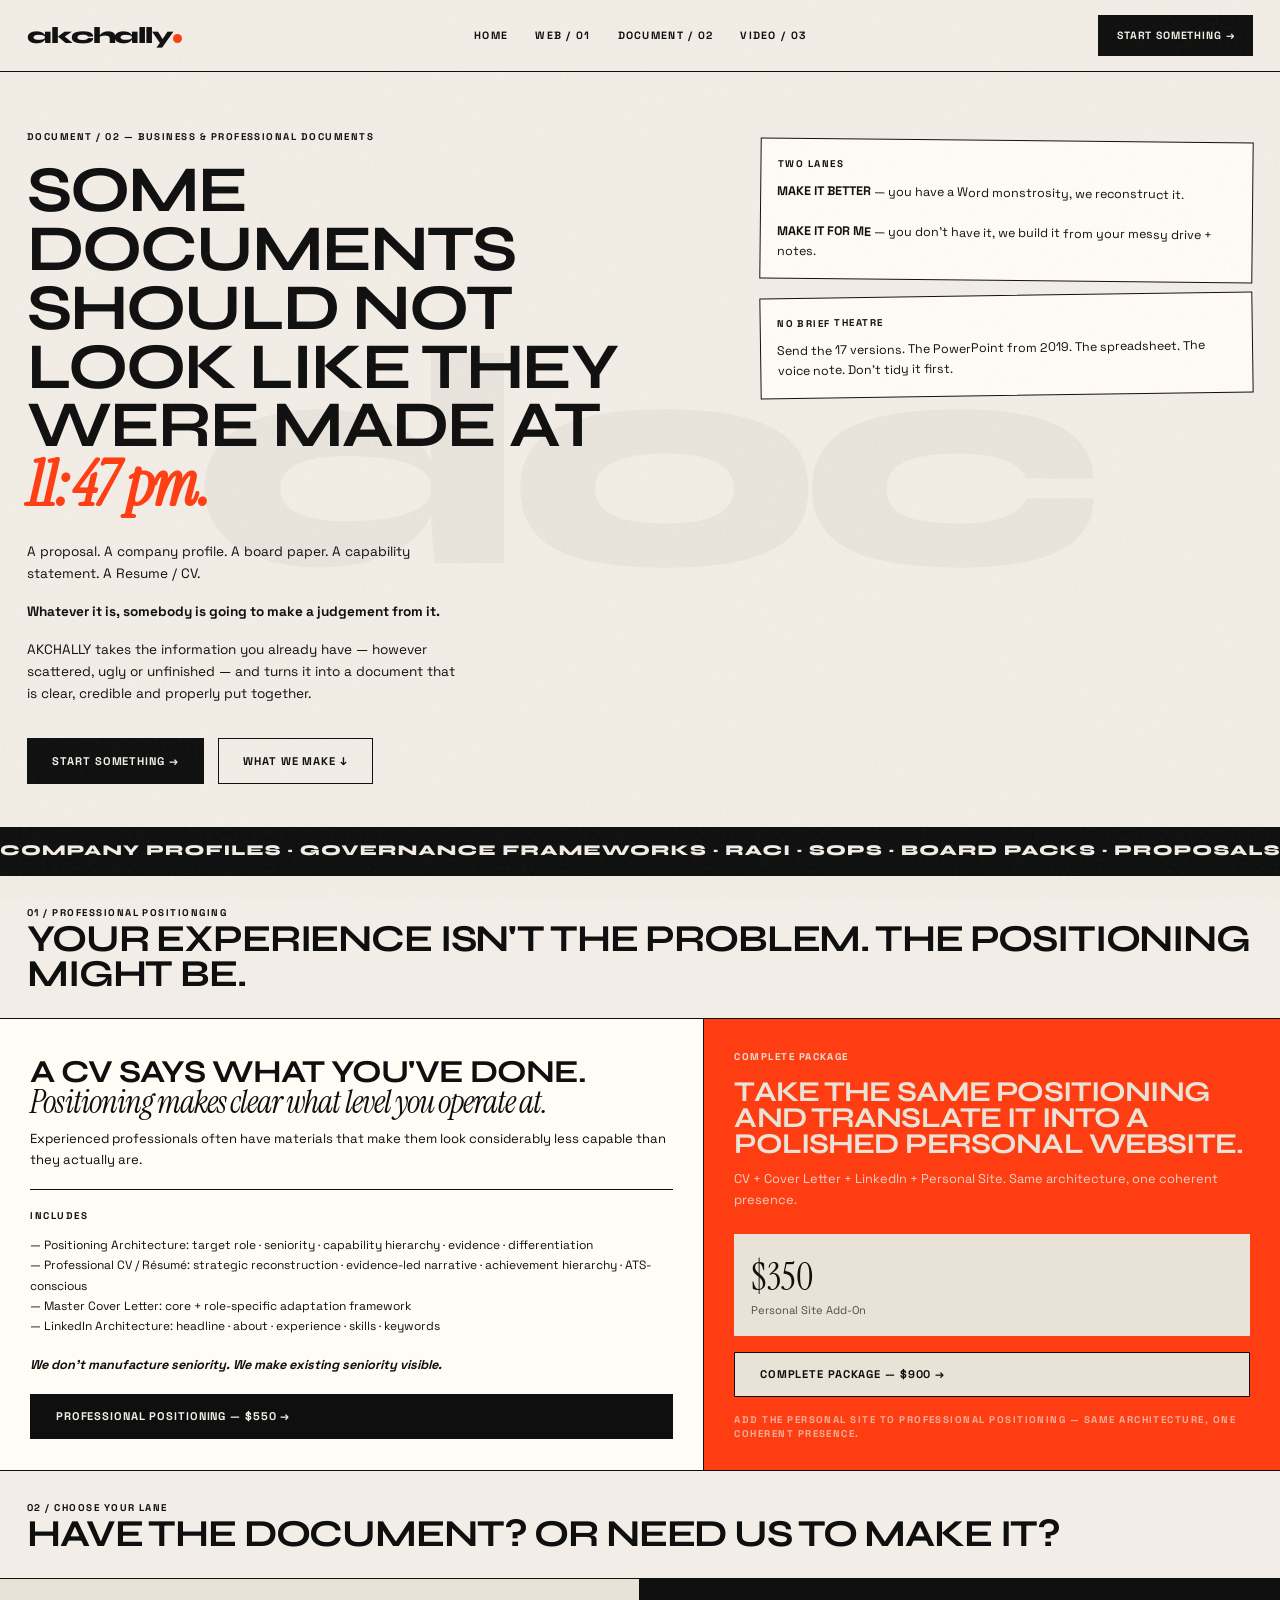
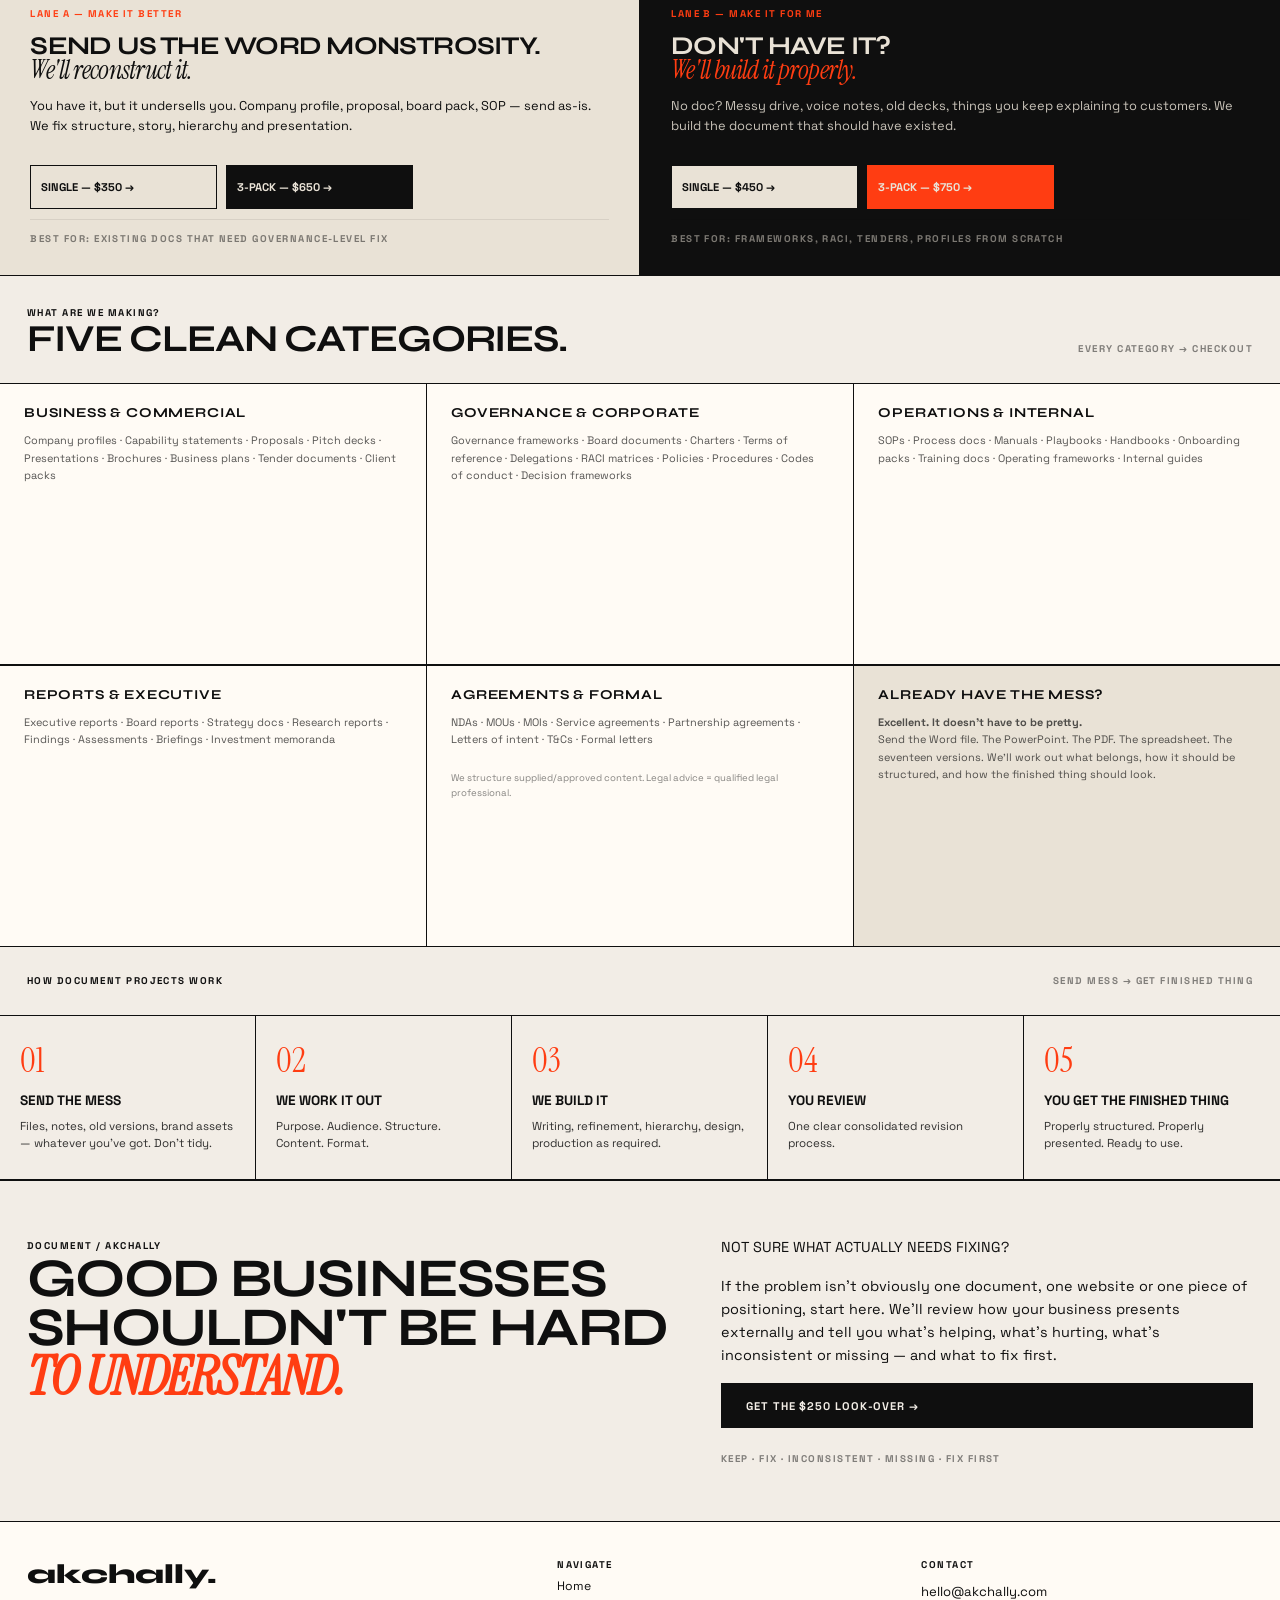
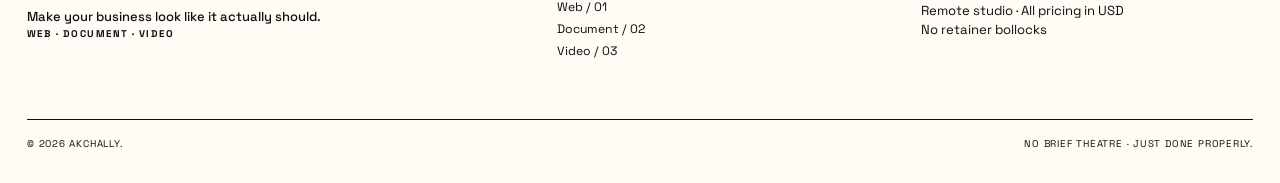
==== commit 39f579ed: "Update document.html" ====
--- a/document.html
+++ b/document.html
@@ -621,7 +621,7 @@
   
     <div class="sec-03-head" id="lanes">
   <div>
-    <span class="mono">02 / Professional Positionging</span>
+    <span class="mono">01 / Professional Positionging</span>
     <h2>YOUR EXPERIENCE ISN'T THE PROBLEM.
 THE POSITIONING MIGHT BE.</h2>
   </div>
@@ -641,7 +641,7 @@
       </ul>
     </div>
     <p style="margin-top:1.2rem; font-weight:700; font-size:.8rem; font-style:italic">We don't manufacture seniority. We make existing seniority visible.</p>
-    <a href="mailto:hello@akchally.com?subject=Professional%20Positioning%20-%20%24550" class="btn btn-black" style="margin-top:1.2rem; width:100%; justify-content:space-between">Professional Positioning — $550 →</a>
+    <a href="https://buy.stripe.com/00w7sLfUBejt5KT2FsbZe07" class="btn btn-black" style="margin-top:1.2rem; width:100%; justify-content:space-between">Professional Positioning — $550 →</a>
   </div>
   <div class="pos-right">
     <span class="mono">Complete Package</span>
@@ -651,7 +651,7 @@
       <div style="font-family:'Instrument Serif', serif; font-size:2.4rem; line-height:1; margin:.4rem 0">$350</div>
       <p style="font-size:.7rem; opacity:.7">Personal Site Add-On</p>
     </div>
-    <a href="mailto:hello@akchally.com?subject=Positioning%20%2B%20Profile%20Site%20-%20%24900" class="btn btn-black" style="margin-top:1rem; width:100%; justify-content:space-between; background:var(--cream); color:var(--fg)">Complete Package — $900 →</a>
+    <a href="https://buy.stripe.com/28E5kD4bT1wH8X5dk6bZe08" class="btn btn-black" style="margin-top:1rem; width:100%; justify-content:space-between; background:var(--cream); color:var(--fg)">Complete Package — $900 →</a>
     <span class="mono" style="opacity:.7; margin-top:1rem; display:block">ADD THE PERSONAL SITE TO PROFESSIONAL POSITIONING — SAME ARCHITECTURE, ONE COHERENT PRESENCE.</span>
   </div>
 </div>
@@ -659,7 +659,7 @@
 
 <div class="sec-03-head" id="lanes">
   <div>
-    <span class="mono">01 / Choose your lane</span>
+    <span class="mono">02 / Choose your lane</span>
     <h2>HAVE THE DOCUMENT? OR NEED US TO MAKE IT?</h2>
   </div>
 </div>
@@ -671,8 +671,8 @@
     <h3 style="font-size:1.6rem; margin:.8rem 0; line-height:.95">Send us the Word monstrosity.<br><i style="font-family:'Instrument Serif'; font-weight:400; text-transform:none">We'll reconstruct it.</i></h3>
     <p style="font-size:.8rem; line-height:1.6">You have it, but it undersells you. Company profile, proposal, board pack, SOP — send as-is. We fix structure, story, hierarchy and presentation.</p>
     <div class="price-row">
-      <a href="mailto:hello@akchally.com?subject=Doc%20Refresh%20Single%20-%20%24350" class="price-btn">Single — $350 →</a>
-      <a href="mailto:hello@akchally.com?subject=Doc%20Refresh%203-pack%20-%20%24650" class="price-btn" style="background:var(--fg); color:var(--cream)">3-Pack — $650 →</a>
+      <a href="https://buy.stripe.com/4gM6oH23L7V5a196VIbZe09" class="price-btn">Single — $350 →</a>
+      <a href="https://buy.stripe.com/7sYdR9gYF5MXfltdk6bZe0a" class="price-btn" style="background:var(--fg); color:var(--cream)">3-Pack — $650 →</a>
     </div>
     <span class="mono" style="opacity:.5; margin-top:.8rem">Best for: existing docs that need governance-level fix</span>
   </div>
@@ -681,8 +681,8 @@
     <h3 style="font-size:1.6rem; margin:.8rem 0; line-height:.95; color:var(--cream)">Don't have it?<br><i style="font-family:'Instrument Serif'; font-weight:400; text-transform:none; color:var(--orange)">We'll build it properly.</i></h3>
     <p style="font-size:.8rem; line-height:1.6; color:var(--cream); opacity:.85">No doc? Messy drive, voice notes, old decks, things you keep explaining to customers. We build the document that should have existed.</p>
     <div class="price-row">
-      <a href="mailto:hello@akchally.com?subject=Doc%20Create%20Single%20-%20%24750" class="price-btn">Single — $550 →</a>
-      <a href="mailto:hello@akchally.com?subject=Doc%20Create%203-pack%20-%20%241250" class="price-btn" style="background:var(--orange); border-color:var(--orange); color:var(--cream)">3-Pack — $850 →</a>
+      <a href="https://buy.stripe.com/dRmeVd0ZHejt1uDeoabZe0b" class="price-btn">Single — $450 →</a>
+      <a href="https://buy.stripe.com/9B628rdMtcbl5KT7ZMbZe0c" class="price-btn" style="background:var(--orange); border-color:var(--orange); color:var(--cream)">3-Pack — $750 →</a>
     </div>
     <span class="mono" style="opacity:.5; margin-top:.8rem; color:var(--cream)">Best for: frameworks, RACI, tenders, profiles from scratch</span>
   </div>
